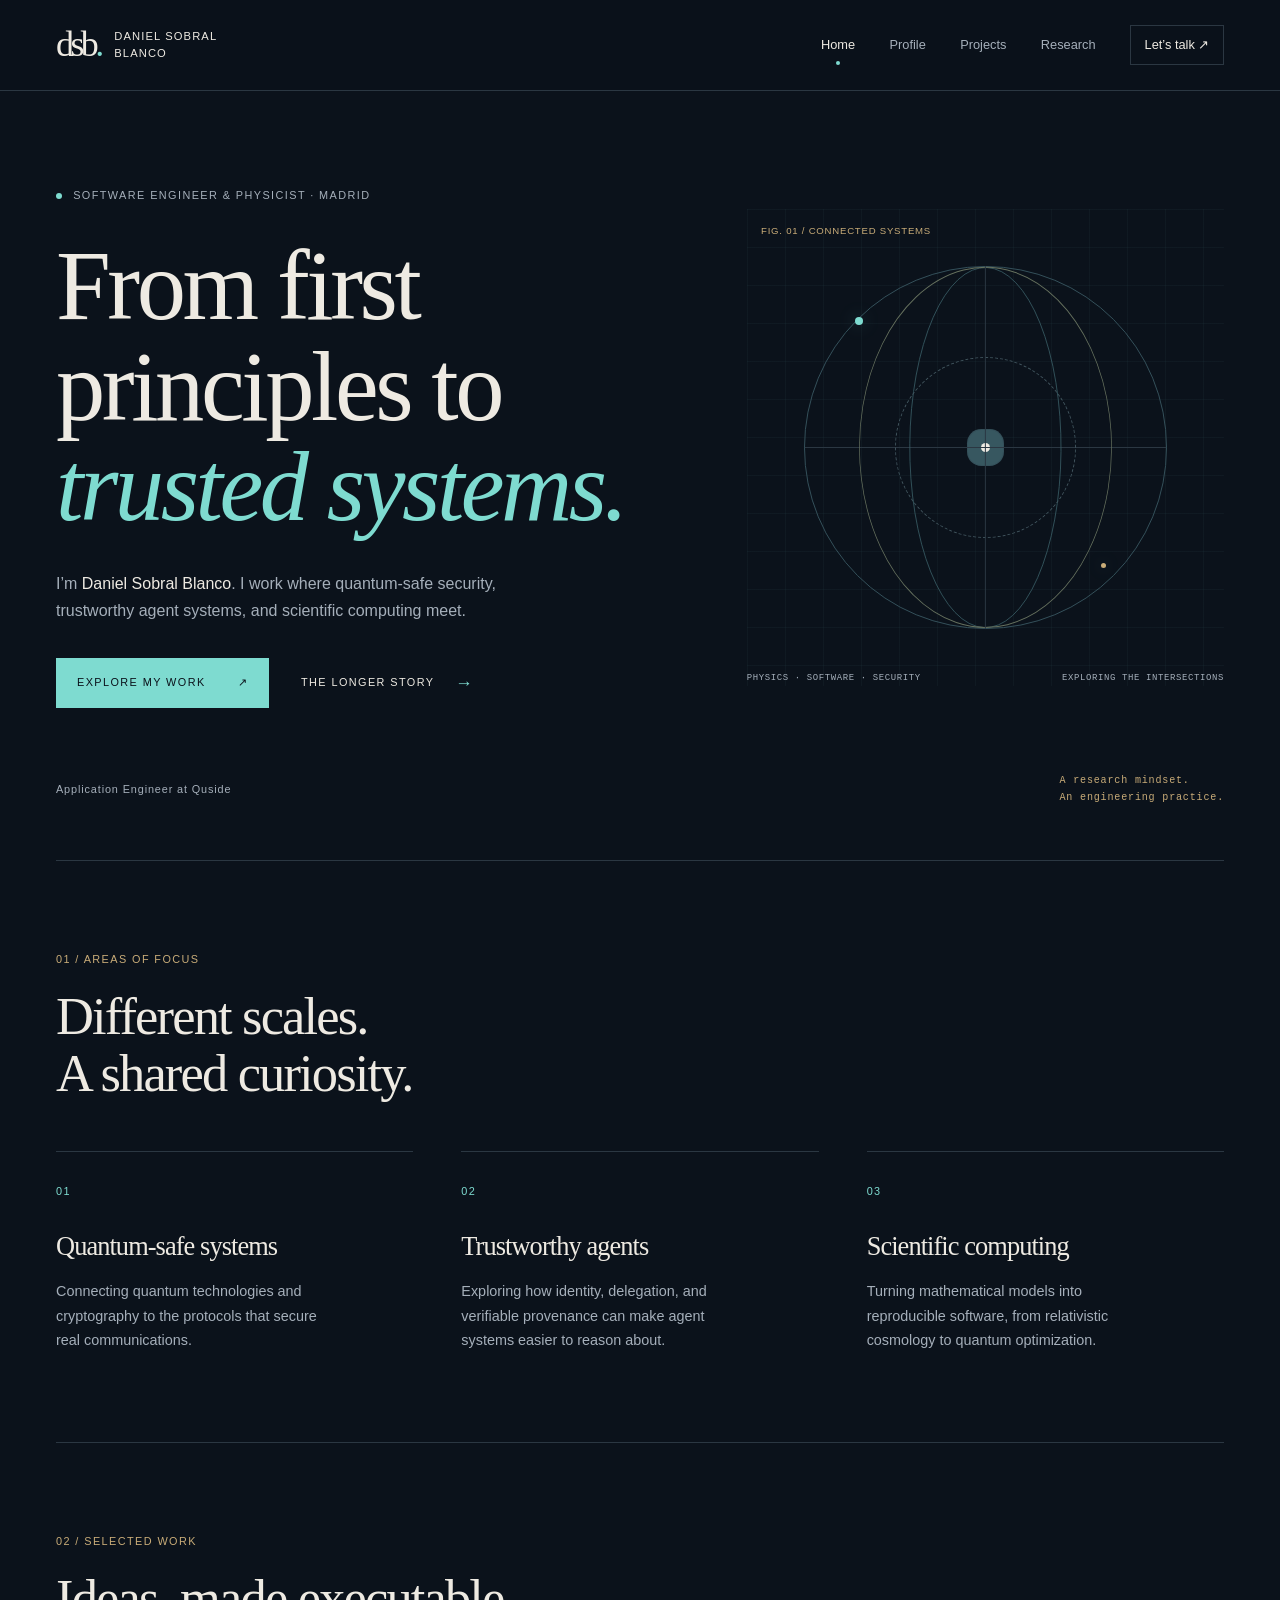
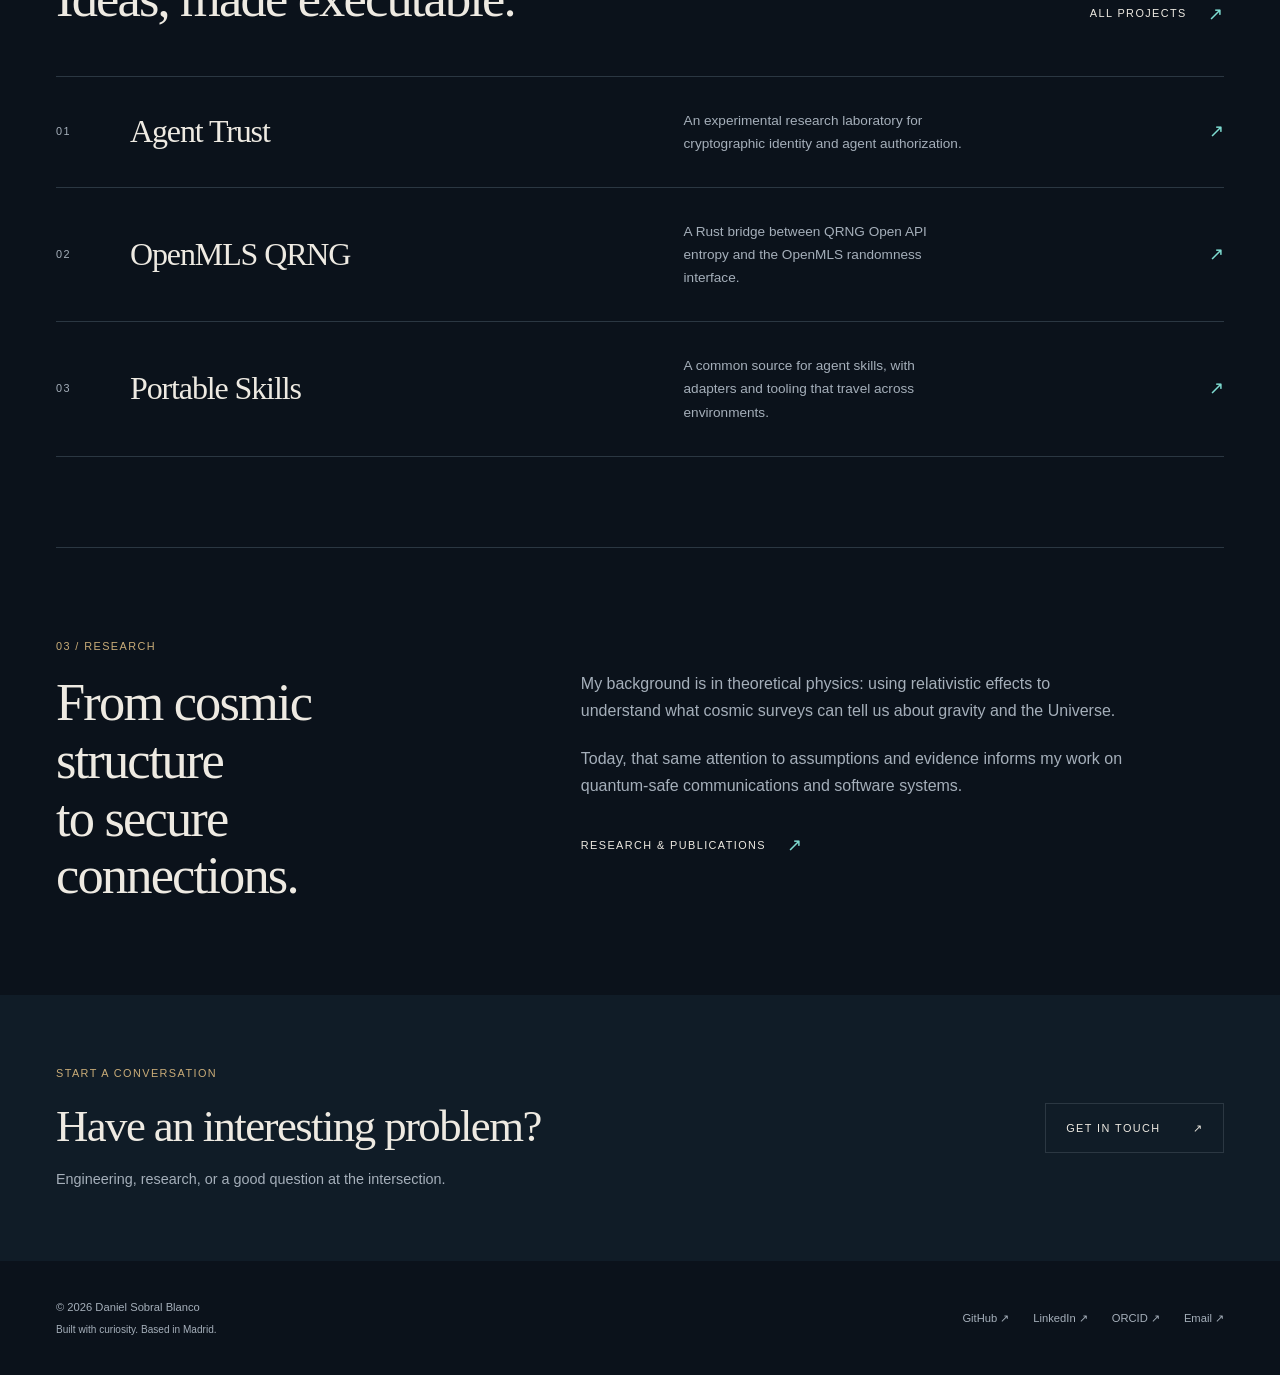
==== index.html @ fd21794f "First version" ====
<!doctype html>
<html lang="en">
<head>
  <meta charset="utf-8">
  <meta name="viewport" content="width=device-width, initial-scale=1">
  <title>Daniel Sobral Blanco — Software Engineer &amp; Physicist</title>
  <meta name="description" content="Daniel Sobral Blanco is a software engineer and physicist working across quantum-safe security, trustworthy agent systems, and scientific computing.">
  <meta name="theme-color" content="#0b121b">
  <link rel="icon" href="assets/icons/favicon.svg" type="image/svg+xml">
  <link rel="stylesheet" href="assets/css/styles.css">
  <script src="assets/js/main.js" defer></script>
</head>
<body>
  <a class="skip-link" href="#main-content">Skip to content</a>
  <header class="site-header">
    <div class="container header-inner">
      <a class="brand" href="index.html" aria-label="Daniel Sobral Blanco — home"><span class="brand-mark" aria-hidden="true">dsb<span>.</span></span><span class="brand-name">Daniel Sobral<br>Blanco</span></a>
      <button class="nav-toggle" type="button" aria-expanded="false" aria-controls="site-navigation">Menu</button>
      <nav class="site-nav" id="site-navigation" aria-label="Primary navigation">
        <a href="index.html" aria-current="page">Home</a><a href="profile.html">Profile</a><a href="projects.html">Projects</a><a href="research.html">Research</a><a class="nav-contact" href="mailto:dasobral93@gmail.com">Let’s talk <span aria-hidden="true">↗</span></a>
      </nav>
    </div>
  </header>
  <main id="main-content">
    <section class="hero container" aria-labelledby="hero-title">
      <div class="hero-grid">
        <div class="hero-copy">
          <p class="eyebrow"><span class="status-dot" aria-hidden="true"></span>Software engineer &amp; physicist · Madrid</p>
          <h1 id="hero-title">From first<br>principles to<br><em>trusted systems.</em></h1>
          <p class="hero-description">I’m <strong>Daniel Sobral Blanco</strong>. I work where quantum-safe security, trustworthy agent systems, and scientific computing meet.</p>
          <div class="actions"><a class="button" href="projects.html">Explore my work <span aria-hidden="true">↗</span></a><a class="text-link" href="profile.html">The longer story <span aria-hidden="true">→</span></a></div>
        </div>
        <div class="orbit-figure" aria-hidden="true">
          <span class="orbit-label">FIG. 01 / CONNECTED SYSTEMS</span>
          <div class="orbit-system"><div class="orbit-inner"></div><i class="orbit-node"></i><i class="orbit-node amber"></i></div>
          <div class="orbit-center"></div>
          <div class="orbit-caption"><span>PHYSICS · SOFTWARE · SECURITY</span><span>EXPLORING THE INTERSECTIONS</span></div>
        </div>
      </div>
      <div class="hero-footnote"><p>Application Engineer at Quside</p><p class="coordinates">A research mindset.<br>An engineering practice.</p></div>
    </section>
    <section class="section container" aria-labelledby="domains-title">
      <div class="section-heading"><div><span class="section-label">01 / Areas of focus</span><h2 id="domains-title">Different scales.<br>A shared curiosity.</h2></div></div>
      <div class="domain-grid">
        <article class="domain" data-reveal><span class="index">01</span><h3>Quantum-safe systems</h3><p>Connecting quantum technologies and cryptography to the protocols that secure real communications.</p></article>
        <article class="domain" data-reveal><span class="index">02</span><h3>Trustworthy agents</h3><p>Exploring how identity, delegation, and verifiable provenance can make agent systems easier to reason about.</p></article>
        <article class="domain" data-reveal><span class="index">03</span><h3>Scientific computing</h3><p>Turning mathematical models into reproducible software, from relativistic cosmology to quantum optimization.</p></article>
      </div>
    </section>
    <section class="section container" aria-labelledby="work-title">
      <div class="section-heading"><div><span class="section-label">02 / Selected work</span><h2 id="work-title">Ideas, made executable.</h2></div><a class="text-link" href="projects.html">All projects <span aria-hidden="true">↗</span></a></div>
      <div class="work-list">
        <a class="work-row" href="projects.html#agent-trust" data-reveal><span class="index">01</span><h3>Agent Trust</h3><p>An experimental research laboratory for cryptographic identity and agent authorization.</p><span class="arrow" aria-hidden="true">↗</span></a>
        <a class="work-row" href="projects.html#openmls-qrng" data-reveal><span class="index">02</span><h3>OpenMLS QRNG</h3><p>A Rust bridge between QRNG Open API entropy and the OpenMLS randomness interface.</p><span class="arrow" aria-hidden="true">↗</span></a>
        <a class="work-row" href="projects.html#portable-skills" data-reveal><span class="index">03</span><h3>Portable Skills</h3><p>A common source for agent skills, with adapters and tooling that travel across environments.</p><span class="arrow" aria-hidden="true">↗</span></a>
      </div>
    </section>
    <section class="section container research-teaser" aria-labelledby="research-title" data-reveal>
      <div><span class="section-label">03 / Research</span><h2 id="research-title">From cosmic structure<br>to secure connections.</h2></div>
      <div class="prose"><p>My background is in theoretical physics: using relativistic effects to understand what cosmic surveys can tell us about gravity and the Universe.</p><p>Today, that same attention to assumptions and evidence informs my work on quantum-safe communications and software systems.</p><a class="text-link" href="research.html">Research &amp; publications <span aria-hidden="true">↗</span></a></div>
    </section>
    <section class="contact-section" aria-labelledby="contact-title"><div class="container contact-inner"><div><span class="section-label">Start a conversation</span><h2 id="contact-title">Have an interesting problem?</h2><p>Engineering, research, or a good question at the intersection.</p></div><a class="button secondary" href="mailto:dasobral93@gmail.com">Get in touch <span aria-hidden="true">↗</span></a></div></section>
  </main>
  <footer class="site-footer"><div class="container footer-inner"><div class="footer-credit">© <time data-year>2026</time> Daniel Sobral Blanco<span>Built with curiosity. Based in Madrid.</span></div><div class="footer-links"><a href="https://github.com/dasobral">GitHub ↗</a><a href="https://www.linkedin.com/in/dasobral">LinkedIn ↗</a><a href="https://orcid.org/0000-0001-9559-3651">ORCID ↗</a><a href="mailto:dasobral93@gmail.com">Email ↗</a></div></div></footer>
</body>
</html>
---- assets/css/styles.css ----
/* Daniel Sobral Blanco — ink, paper, signal. No external assets or fonts. */
:root {
  color-scheme: dark;
  --ink: #0b121b;
  --surface: #101c27;
  --paper: #eeeae2;
  --muted: #a5afba;
  --signal: #7edbd0;
  --amber: #c9ac78;
  --line: #2b3742;
  --serif: Georgia, 'Times New Roman', serif;
  --sans: -apple-system, BlinkMacSystemFont, 'Segoe UI', sans-serif;
}
* { box-sizing: border-box; }
html { scroll-behavior: smooth; scroll-padding-top: 7rem; }
body { margin: 0; background: var(--ink); color: var(--paper); font-family: var(--sans); font-size: 16px; line-height: 1.7; -webkit-font-smoothing: antialiased; }
::selection { color: var(--ink); background: var(--signal); }
a { color: inherit; text-decoration-thickness: 1px; text-underline-offset: .25em; }
a:hover { color: var(--signal); }
a, button { -webkit-tap-highlight-color: transparent; }
:focus-visible { outline: 2px solid var(--signal); outline-offset: 6px; }
button { font: inherit; }
svg { display: block; }
p { margin: 0 0 1.3rem; }
h1, h2, h3 { margin: 0; font-family: var(--serif); font-weight: 400; line-height: 1.1; letter-spacing: -.035em; text-wrap: balance; }
h1 { font-size: clamp(3.5rem, 7.7vw, 7rem); }
h2 { font-size: clamp(2.3rem, 4.1vw, 3.8rem); }
h3 { font-size: 1.8rem; }
em { color: var(--signal); font-weight: 400; }
.container { width: min(1200px, calc(100% - 112px)); margin-inline: auto; }
.skip-link { position: fixed; top: -5rem; left: 1rem; z-index: 100; padding: .7rem 1rem; color: var(--ink); background: var(--signal); }
.skip-link:focus { top: 1rem; }
.site-header { position: sticky; z-index: 20; top: 0; background: rgb(11 18 27 / 97%); border-bottom: 1px solid var(--line); }
.header-inner { min-height: 90px; display: flex; align-items: center; justify-content: space-between; gap: 2rem; }
.brand { display: flex; align-items: center; gap: .85rem; text-decoration: none; }
.brand-mark { font-family: var(--serif); font-size: 2.25rem; letter-spacing: -.1em; }
.brand-mark span { color: var(--signal); }
.brand-name { font-size: .7rem; line-height: 1.5; letter-spacing: .1em; text-transform: uppercase; }
.site-nav { display: flex; align-items: center; gap: 2.15rem; }
.site-nav a { position: relative; font-size: .8rem; text-decoration: none; color: var(--muted); padding-block: 1rem; }
.site-nav a:hover, .site-nav a[aria-current='page'] { color: var(--paper); }
.site-nav a[aria-current='page']::after { content: ''; position: absolute; width: 4px; height: 4px; background: var(--signal); border-radius: 50%; left: calc(50% - 2px); bottom: .45rem; }
.site-nav .nav-contact { padding: .5rem .85rem; border: 1px solid var(--line); color: var(--paper); }
.nav-toggle { display: none; background: transparent; color: var(--paper); border: 1px solid var(--line); padding: .4rem .75rem; cursor: pointer; }
.eyebrow, .section-label, .meta, .index, .text-link, .button, .track-label { font-family: var(--sans); font-size: .68rem; line-height: 1.6; letter-spacing: .13em; text-transform: uppercase; }
.eyebrow { color: var(--muted); margin-bottom: 2rem; display: flex; align-items: center; gap: .7rem; }
.status-dot { width: 6px; height: 6px; border-radius: 50%; background: var(--signal); flex: 0 0 auto; }
.hero { min-height: 730px; padding-top: 96px; padding-bottom: 54px; position: relative; }
.hero-grid { display: grid; grid-template-columns: 1.38fr 1fr; align-items: center; gap: 2rem; }
.hero-copy { position: relative; z-index: 2; }
.hero h1 { max-width: 780px; font-size: clamp(3.7rem, 7.7vw, 7.2rem); line-height: 1.02; }
.hero h1 em { display: block; }
.hero-description { max-width: 450px; color: var(--muted); font-size: 1rem; margin-top: 2rem; }
.hero-description strong { font-weight: 400; color: var(--paper); }
.actions { display: flex; align-items: center; gap: 2rem; flex-wrap: wrap; margin-top: 2.1rem; }
.button { display: inline-flex; align-items: center; justify-content: space-between; gap: 2rem; padding: .95rem 1.25rem; background: var(--signal); color: var(--ink); text-decoration: none; border: 1px solid var(--signal); }
.button:hover { color: var(--ink); background: #a0ebe2; }
.button.secondary { color: var(--paper); background: transparent; border-color: var(--line); }
.button.secondary:hover { border-color: var(--signal); color: var(--signal); }
.text-link { display: inline-flex; align-items: center; gap: 1.3rem; text-decoration: none; }
.text-link span, .arrow { color: var(--signal); font-size: 1.1rem; }
.hero-footnote { margin-top: 4rem; display: flex; justify-content: space-between; align-items: center; color: var(--muted); }
.hero-footnote p { margin: 0; font-size: .68rem; letter-spacing: .08em; }
.hero-footnote .coordinates { color: var(--amber); font-family: ui-monospace, monospace; font-size: .63rem; }
.orbit-figure { width: 100%; aspect-ratio: 1; position: relative; display: grid; place-items: center; margin: 0; background-image: linear-gradient(rgb(126 219 208 / 4%) 1px, transparent 1px), linear-gradient(90deg, rgb(126 219 208 / 4%) 1px, transparent 1px); background-size: 38px 38px; }
.orbit-figure::before, .orbit-figure::after { content: ''; position: absolute; width: 76%; height: 1px; background: var(--line); }
.orbit-figure::after { transform: rotate(90deg); }
.orbit-system { position: absolute; inset: 12%; border: 1px solid #34505a; border-radius: 50%; animation: orbit 90s linear infinite; }
.orbit-system::before, .orbit-system::after { content: ''; position: absolute; border: 1px solid #385c65; border-radius: 50%; inset: 0; transform: scaleX(.42) rotate(35deg); }
.orbit-system::after { transform: scaleX(.7) rotate(-55deg); border-color: #66715e; }
.orbit-inner { position: absolute; inset: 25%; border: 1px dashed #40545d; border-radius: 50%; }
.orbit-node { position: absolute; width: 8px; height: 8px; background: var(--signal); border-radius: 50%; top: 14%; left: 14%; box-shadow: 0 0 18px rgb(126 219 208 / 30%); }
.orbit-node.amber { background: var(--amber); top: 82%; left: 82%; width: 5px; height: 5px; }
.orbit-center { width: 9px; height: 9px; background: var(--paper); border-radius: 50%; box-shadow: 0 0 0 13px rgb(126 219 208 / 5%), 0 0 0 14px #34505a; }
.orbit-caption { position: absolute; bottom: 0; left: 0; right: 0; display: flex; justify-content: space-between; gap: 1rem; font-family: ui-monospace, monospace; font-size: .56rem; line-height: 1.7; color: var(--muted); letter-spacing: .07em; }
.orbit-label { position: absolute; top: 3%; left: 3%; color: var(--amber); font-size: .6rem; letter-spacing: .08em; }
@keyframes orbit { to { transform: rotate(360deg); } }
.section { padding-block: 90px; border-top: 1px solid var(--line); }
.section-heading { display: flex; align-items: end; justify-content: space-between; gap: 3rem; margin-bottom: 3rem; }
.section-label { display: block; color: var(--amber); margin-bottom: 1.2rem; }
.domain-grid { display: grid; grid-template-columns: repeat(3, 1fr); gap: 3rem; }
.domain { border-top: 1px solid var(--line); padding-top: 1.5rem; }
.index { display: inline-block; color: var(--signal); margin-bottom: 2rem; }
.domain h3 { font-size: 1.65rem; margin-bottom: 1.1rem; }
.domain p { font-size: .9rem; color: var(--muted); max-width: 33ch; margin-bottom: 0; }
.work-list { border-top: 1px solid var(--line); }
.work-row { display: grid; grid-template-columns: 50px 1.1fr 1fr 35px; align-items: center; gap: 1.5rem; padding: 2rem 0; border-bottom: 1px solid var(--line); text-decoration: none; }
.work-row .index { margin: 0; color: var(--muted); }
.work-row h3 { font-size: 2rem; }
.work-row p { margin: 0; max-width: 37ch; font-size: .85rem; color: var(--muted); }
.work-row .arrow { justify-self: end; transition: transform .2s; }
.work-row:hover .arrow { transform: translate(4px, -4px); }
.research-teaser { display: grid; grid-template-columns: .8fr 1.2fr; gap: 6rem; align-items: start; }
.research-teaser h2 { max-width: 15ch; }
.research-teaser .prose { padding-top: 2rem; }
.prose { color: var(--muted); max-width: 62ch; }
.prose p:last-child { margin-bottom: 0; }
.prose strong { color: var(--paper); font-weight: 400; }
.prose .text-link { color: var(--paper); margin-top: .7rem; }
.contact-section { background: var(--surface); padding-block: 70px; }
.contact-inner { display: flex; justify-content: space-between; align-items: center; gap: 3rem; }
.contact-inner h2 { font-size: clamp(2rem, 3.5vw, 3.25rem); }
.contact-inner p { color: var(--muted); margin: 1rem 0 0; font-size: .9rem; }
.site-footer { padding-block: 2.3rem; }
.footer-inner { display: flex; justify-content: space-between; gap: 2rem; align-items: center; }
.footer-credit { color: var(--muted); font-size: .7rem; }
.footer-credit span { display: block; font-size: .63rem; margin-top: .25rem; }
.footer-links { display: flex; gap: 1.5rem; flex-wrap: wrap; }
.footer-links a { color: var(--muted); font-size: .7rem; text-decoration: none; }
.footer-links a:hover { color: var(--signal); }
.page-intro { padding-block: 85px 70px; }
.page-intro h1 { max-width: 15ch; }
.intro-bottom { display: grid; grid-template-columns: 1fr 1fr; gap: 5rem; margin-top: 2.5rem; align-items: start; }
.intro-bottom .prose { font-size: 1rem; }
.intro-note { color: var(--muted); font-size: .75rem; max-width: 30ch; border-left: 1px solid var(--signal); padding-left: 1.2rem; margin-top: .4rem; }
.split-section { display: grid; grid-template-columns: .65fr 1.35fr; gap: 6rem; }
.split-section > div > h2 { font-size: 2.7rem; }
.split-section > .prose { font-size: 1.05rem; }
.principles { list-style: none; padding: 0; margin: 0; }
.principles li { padding-block: 1.6rem; border-bottom: 1px solid var(--line); }
.principles li:first-child { padding-top: 0; }
.principles h3 { margin-bottom: .7rem; font-size: 1.8rem; }
.principles p { color: var(--muted); font-size: .9rem; margin: 0; }
.timeline { list-style: none; margin: 0; padding: 0; }
.timeline li { position: relative; padding: 0 0 2.5rem 2rem; border-left: 1px solid var(--line); }
.timeline li:last-child { padding-bottom: 0; }
.timeline li::before { content: ''; position: absolute; width: 5px; height: 5px; left: -3px; top: .5rem; background: var(--signal); border-radius: 50%; }
.timeline .meta { color: var(--amber); margin-bottom: .5rem; }
.timeline h3 { font-size: 1.7rem; margin-bottom: .45rem; }
.timeline p { color: var(--muted); font-size: .88rem; margin: 0; }
.capability-list { margin: 0; }
.capability-list > div { display: grid; grid-template-columns: 1fr 1.4fr; gap: 2rem; padding-block: 1.2rem; border-bottom: 1px solid var(--line); }
.capability-list > div:first-child { padding-top: 0; }
.capability-list dt { font-size: .88rem; }
.capability-list dd { margin: 0; color: var(--muted); font-size: .85rem; }
.project { padding-block: 3rem; border-top: 1px solid var(--line); display: grid; grid-template-columns: 55px .9fr 1fr; gap: 2.5rem; scroll-margin-top: 8rem; }
.project:last-child { border-bottom: 1px solid var(--line); margin-bottom: 5rem; }
.project .index { margin-top: .3rem; }
.project-title h2 { font-size: clamp(2rem, 3.3vw, 3rem); margin-bottom: 1rem; }
.project-title .meta { color: var(--amber); font-size: .6rem; }
.project-detail p { color: var(--muted); font-size: .9rem; }
.project-detail .boundary { padding-left: 1rem; border-left: 1px solid #536054; font-size: .8rem; color: #c2c9cc; }
.project-detail .actions { margin-top: 1.5rem; gap: 1.5rem; }
.project-featured { background: linear-gradient(120deg, rgb(126 219 208 / 4%), transparent 65%); padding-inline: 2rem; margin-inline: -2rem; }
.research-track { display: grid; grid-template-columns: .65fr 1.35fr; gap: 6rem; }
.research-track h2 { font-size: 2.5rem; margin-bottom: 1.4rem; }
.track-description { color: var(--muted); font-size: .88rem; max-width: 32ch; }
.publication-list { padding: 0; margin: 0; list-style: none; }
.publication-list li { border-top: 1px solid var(--line); padding-block: 1.6rem; }
.publication-list li:first-child { padding-top: 0; border-top: 0; }
.publication-list .meta { color: var(--amber); font-size: .6rem; margin-bottom: .6rem; }
.publication-list h3 { font-size: 1.45rem; line-height: 1.35; letter-spacing: -.02em; }
.publication-list h3 a { text-decoration: none; }
.publication-list .text-link { margin-top: .75rem; font-size: .58rem; color: var(--muted); }
.thesis-note { padding: 2.5rem; background: var(--surface); margin-bottom: 5rem; display: grid; grid-template-columns: .65fr 1.35fr; gap: 4rem; }
.thesis-note h2 { font-size: 2rem; }
.thesis-note p { color: var(--muted); font-size: .9rem; }
.thesis-note h3 { font-size: 1.7rem; margin-bottom: 1rem; }
.error-page { min-height: 65vh; padding-block: 6rem; }
.error-page h1 { max-width: 12ch; }
.error-page .prose { margin-top: 2rem; }
.js .reveal-ready { opacity: 0; transform: translateY(16px); transition: opacity .7s ease, transform .7s ease; }
.js .reveal-ready.is-visible { opacity: 1; transform: none; }
@media (min-width: 1500px) { .hero { padding-top: 120px; padding-bottom: 70px; } }
@media (max-width: 1000px) {
  .container { width: calc(100% - 64px); }
  .site-nav { gap: 1.5rem; }
  .hero { min-height: auto; padding-top: 75px; }
  .hero-grid { grid-template-columns: 1.2fr 1fr; gap: 1rem; }
  .hero h1 { font-size: clamp(3.5rem, 7.8vw, 5.5rem); }
  .domain-grid { gap: 1.8rem; }
  .research-teaser, .split-section, .research-track { gap: 3rem; }
  .project { gap: 1.5rem; grid-template-columns: 30px .9fr 1fr; }
  .intro-bottom { gap: 3rem; }
}
@media (max-width: 700px) {
  .container { width: calc(100% - 40px); }
  .header-inner { min-height: 76px; flex-wrap: wrap; gap: 0 1rem; }
  .brand-name { font-size: .61rem; }
  .brand-mark { font-size: 2rem; }
  .site-nav { width: 100%; flex-wrap: wrap; justify-content: space-between; gap: .3rem .8rem; padding-bottom: .8rem; }
  .site-nav a { font-size: .73rem; }
  .site-nav .nav-contact { padding: .3rem .6rem; }
  .js .nav-toggle { display: block; }
  .js .site-nav { display: none; }
  .js .site-nav.is-open { display: flex; }
  .hero { padding-top: 3.5rem; padding-bottom: 2rem; }
  .hero-grid { grid-template-columns: 1fr; gap: 2rem; }
  .hero h1 { font-size: clamp(3.4rem, 12vw, 5rem); }
  .hero .eyebrow { font-size: .59rem; margin-bottom: 1.5rem; }
  .hero-description { font-size: .94rem; max-width: 37ch; }
  .orbit-figure { width: min(330px, 83%); justify-self: center; }
  .hero-footnote { margin-top: 2.5rem; align-items: start; gap: 2rem; }
  .hero-footnote p { font-size: .57rem; max-width: 24ch; }
  .hero-footnote .coordinates { font-size: .54rem; text-align: right; }
  .section { padding-block: 3.5rem; }
  .section-heading { align-items: start; flex-direction: column; gap: 1.5rem; margin-bottom: 2rem; }
  .domain-grid { grid-template-columns: 1fr; gap: 2rem; }
  .domain { display: grid; grid-template-columns: 35px 1fr; column-gap: 1rem; }
  .domain .index { grid-row: span 2; margin: .3rem 0 0; }
  .domain p { max-width: 42ch; }
  .domain h3 { margin-bottom: .6rem; }
  .work-row { grid-template-columns: 25px 1fr 20px; gap: .8rem; padding-block: 1.5rem; }
  .work-row h3 { font-size: 1.7rem; }
  .work-row p { grid-column: 2; grid-row: 2; font-size: .8rem; }
  .work-row .arrow { grid-column: 3; grid-row: 1; }
  .research-teaser, .split-section, .research-track, .thesis-note { grid-template-columns: 1fr; gap: 2rem; }
  .research-teaser .prose { padding-top: 0; }
  .contact-section { padding-block: 3rem; }
  .contact-inner, .footer-inner { flex-direction: column; align-items: start; gap: 1.8rem; }
  .footer-links { gap: 1.3rem; }
  .page-intro { padding-block: 3.5rem; }
  .page-intro h1 { font-size: clamp(3.2rem, 11vw, 4.5rem); }
  .intro-bottom { grid-template-columns: 1fr; gap: 1rem; margin-top: 2rem; }
  .intro-note { max-width: 40ch; }
  .project { grid-template-columns: 25px 1fr; gap: 1rem; padding-block: 2rem; }
  .project-title h2 { margin-bottom: .8rem; }
  .project-detail { grid-column: 2; }
  .project-featured { padding-inline: 1rem; margin-inline: -1rem; }
  .project:last-child { margin-bottom: 3rem; }
  .capability-list > div { grid-template-columns: 1fr; gap: .5rem; }
  .track-description { max-width: 45ch; }
  .thesis-note { padding: 1.5rem; margin-bottom: 3rem; }
  .error-page { padding-block: 4rem; }
}
@media (prefers-reduced-motion: reduce) {
  html { scroll-behavior: auto; }
  *, *::before, *::after { animation: none !important; transition: none !important; }
  .js .reveal-ready { opacity: 1; transform: none; }
}
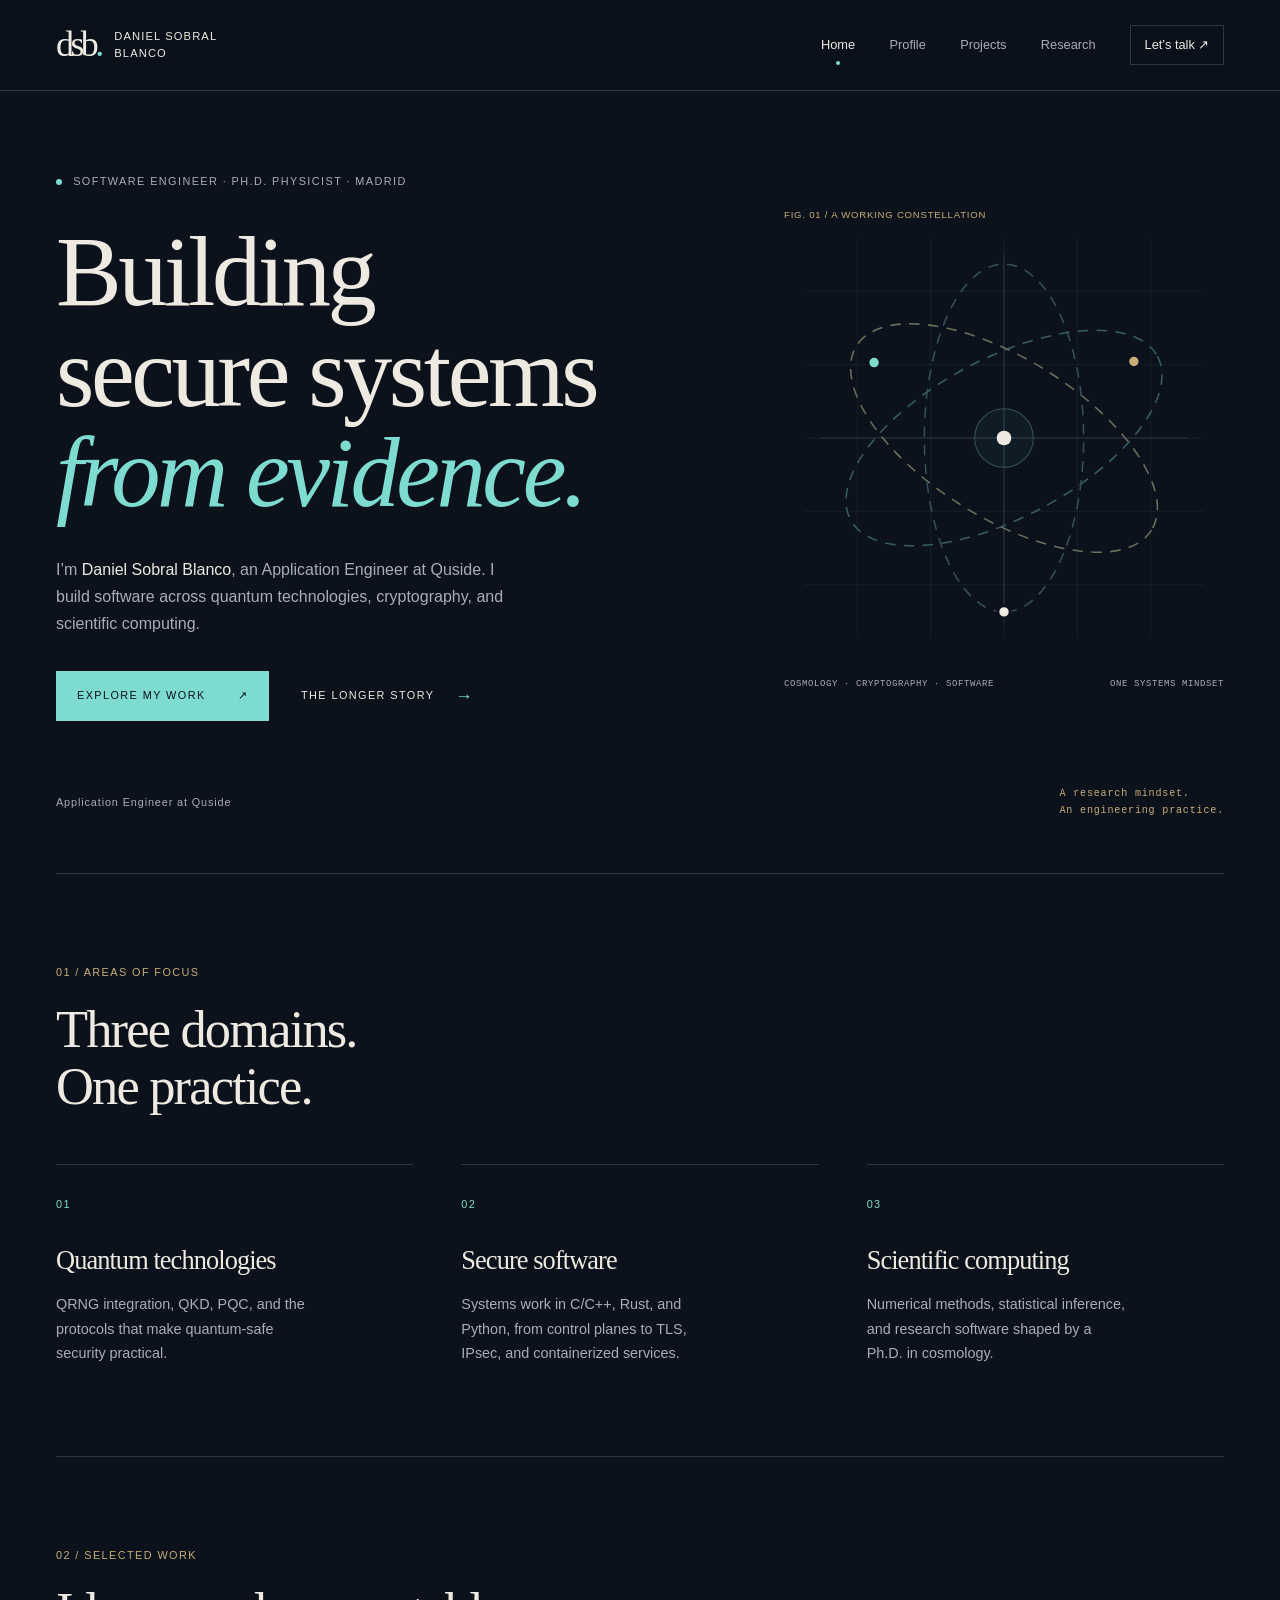
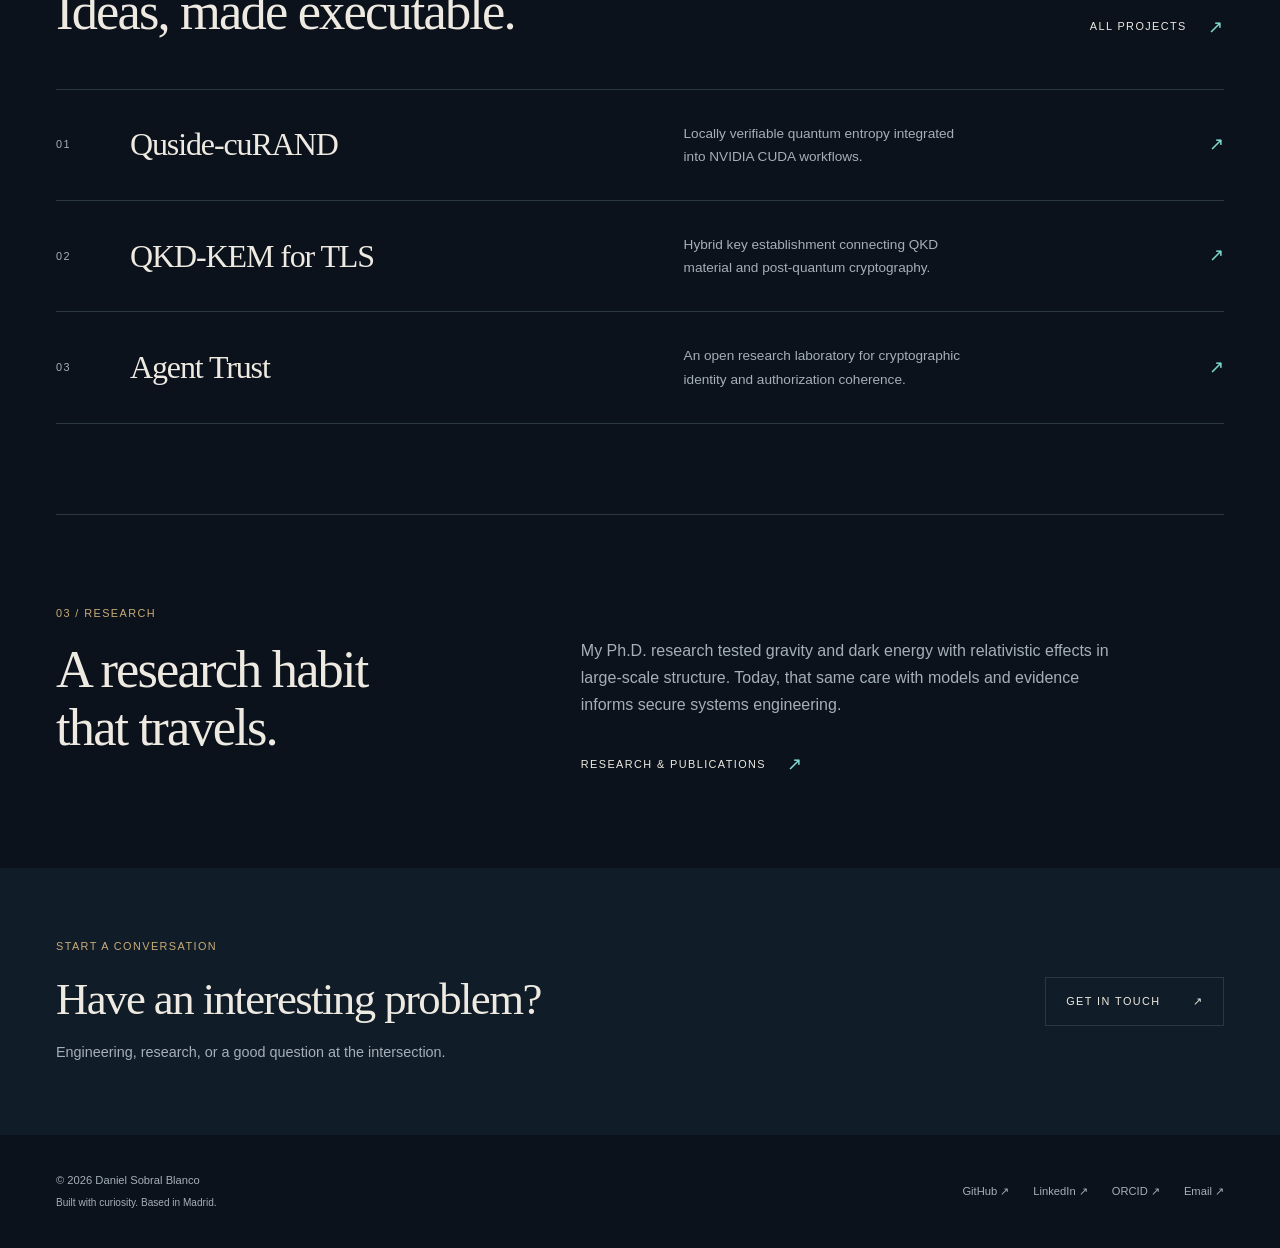
==== commit 5f8ea17a: "Polish portfolio content and orbital identity" ====
--- a/index.html
+++ b/index.html
@@ -4,7 +4,7 @@
   <meta charset="utf-8">
   <meta name="viewport" content="width=device-width, initial-scale=1">
   <title>Daniel Sobral Blanco — Software Engineer &amp; Physicist</title>
-  <meta name="description" content="Daniel Sobral Blanco is a software engineer and physicist working across quantum-safe security, trustworthy agent systems, and scientific computing.">
+  <meta name="description" content="Daniel Sobral Blanco is a software engineer and Ph.D. physicist building secure systems across quantum technologies, cryptography, and scientific computing.">
   <meta name="theme-color" content="#0b121b">
   <link rel="icon" href="assets/icons/favicon.svg" type="image/svg+xml">
   <link rel="stylesheet" href="assets/css/styles.css">
@@ -25,39 +25,45 @@
     <section class="hero container" aria-labelledby="hero-title">
       <div class="hero-grid">
         <div class="hero-copy">
-          <p class="eyebrow"><span class="status-dot" aria-hidden="true"></span>Software engineer &amp; physicist · Madrid</p>
-          <h1 id="hero-title">From first<br>principles to<br><em>trusted systems.</em></h1>
-          <p class="hero-description">I’m <strong>Daniel Sobral Blanco</strong>. I work where quantum-safe security, trustworthy agent systems, and scientific computing meet.</p>
+          <p class="eyebrow"><span class="status-dot" aria-hidden="true"></span>Software engineer · Ph.D. physicist · Madrid</p>
+          <h1 id="hero-title">Building<br>secure systems<br><em>from evidence.</em></h1>
+          <p class="hero-description">I’m <strong>Daniel Sobral Blanco</strong>, an Application Engineer at Quside. I build software across quantum technologies, cryptography, and scientific computing.</p>
           <div class="actions"><a class="button" href="projects.html">Explore my work <span aria-hidden="true">↗</span></a><a class="text-link" href="profile.html">The longer story <span aria-hidden="true">→</span></a></div>
         </div>
-        <div class="orbit-figure" aria-hidden="true">
-          <span class="orbit-label">FIG. 01 / CONNECTED SYSTEMS</span>
-          <div class="orbit-system"><div class="orbit-inner"></div><i class="orbit-node"></i><i class="orbit-node amber"></i></div>
-          <div class="orbit-center"></div>
-          <div class="orbit-caption"><span>PHYSICS · SOFTWARE · SECURITY</span><span>EXPLORING THE INTERSECTIONS</span></div>
+        <div class="orbit-figure">
+          <svg class="orbital-logo" data-orbital-logo="true" viewBox="0 0 420 420" role="img" aria-label="Three domains converging into secure systems">
+            <desc>Orbital paths represent cosmology, cryptography, and software. Their signal nodes converge around a shared systems core.</desc>
+            <g class="orbital-grid" aria-hidden="true"><path d="M20 70H400M20 140H400M20 210H400M20 280H400M20 350H400M70 20V400M140 20V400M210 20V400M280 20V400M350 20V400"/></g>
+            <g class="orbital-crosshair" aria-hidden="true"><path d="M210 35V385M35 210H385"/></g>
+            <g class="orbital-paths" aria-hidden="true"><ellipse class="orbital-path path-cosmology" cx="210" cy="210" rx="166" ry="76" transform="rotate(-28 210 210)"/><ellipse class="orbital-path path-crypto" cx="210" cy="210" rx="166" ry="76" transform="rotate(32 210 210)"/><ellipse class="orbital-path path-software" cx="210" cy="210" rx="166" ry="76" transform="rotate(90 210 210)"/></g>
+            <circle class="orbital-core-ring" cx="210" cy="210" r="28" aria-hidden="true"/><circle class="orbital-core" cx="210" cy="210" r="7" aria-hidden="true"/>
+            <g class="orbital-nodes" aria-hidden="true"><circle class="orbital-node node-cosmology" cx="86" cy="138" r="6"/><circle class="orbital-node node-crypto" cx="334" cy="137" r="6"/><circle class="orbital-node node-software" cx="210" cy="376" r="6"/></g>
+          </svg>
+          <div class="orbit-label">FIG. 01 / A WORKING CONSTELLATION</div>
+          <div class="orbit-caption"><span>COSMOLOGY · CRYPTOGRAPHY · SOFTWARE</span><span>ONE SYSTEMS MINDSET</span></div>
         </div>
       </div>
       <div class="hero-footnote"><p>Application Engineer at Quside</p><p class="coordinates">A research mindset.<br>An engineering practice.</p></div>
     </section>
     <section class="section container" aria-labelledby="domains-title">
-      <div class="section-heading"><div><span class="section-label">01 / Areas of focus</span><h2 id="domains-title">Different scales.<br>A shared curiosity.</h2></div></div>
+      <div class="section-heading"><div><span class="section-label">01 / Areas of focus</span><h2 id="domains-title">Three domains.<br>One practice.</h2></div></div>
       <div class="domain-grid">
-        <article class="domain" data-reveal><span class="index">01</span><h3>Quantum-safe systems</h3><p>Connecting quantum technologies and cryptography to the protocols that secure real communications.</p></article>
-        <article class="domain" data-reveal><span class="index">02</span><h3>Trustworthy agents</h3><p>Exploring how identity, delegation, and verifiable provenance can make agent systems easier to reason about.</p></article>
-        <article class="domain" data-reveal><span class="index">03</span><h3>Scientific computing</h3><p>Turning mathematical models into reproducible software, from relativistic cosmology to quantum optimization.</p></article>
+        <article class="domain" data-reveal><span class="index">01</span><h3>Quantum technologies</h3><p>QRNG integration, QKD, PQC, and the protocols that make quantum-safe security practical.</p></article>
+        <article class="domain" data-reveal><span class="index">02</span><h3>Secure software</h3><p>Systems work in C/C++, Rust, and Python, from control planes to TLS, IPsec, and containerized services.</p></article>
+        <article class="domain" data-reveal><span class="index">03</span><h3>Scientific computing</h3><p>Numerical methods, statistical inference, and research software shaped by a Ph.D. in cosmology.</p></article>
       </div>
     </section>
     <section class="section container" aria-labelledby="work-title">
       <div class="section-heading"><div><span class="section-label">02 / Selected work</span><h2 id="work-title">Ideas, made executable.</h2></div><a class="text-link" href="projects.html">All projects <span aria-hidden="true">↗</span></a></div>
       <div class="work-list">
-        <a class="work-row" href="projects.html#agent-trust" data-reveal><span class="index">01</span><h3>Agent Trust</h3><p>An experimental research laboratory for cryptographic identity and agent authorization.</p><span class="arrow" aria-hidden="true">↗</span></a>
-        <a class="work-row" href="projects.html#openmls-qrng" data-reveal><span class="index">02</span><h3>OpenMLS QRNG</h3><p>A Rust bridge between QRNG Open API entropy and the OpenMLS randomness interface.</p><span class="arrow" aria-hidden="true">↗</span></a>
-        <a class="work-row" href="projects.html#portable-skills" data-reveal><span class="index">03</span><h3>Portable Skills</h3><p>A common source for agent skills, with adapters and tooling that travel across environments.</p><span class="arrow" aria-hidden="true">↗</span></a>
+        <a class="work-row" href="projects.html#qside-cuda" data-reveal><span class="index">01</span><h3>Quside-cuRAND</h3><p>Locally verifiable quantum entropy integrated into NVIDIA CUDA workflows.</p><span class="arrow" aria-hidden="true">↗</span></a>
+        <a class="work-row" href="projects.html#qkd-kem" data-reveal><span class="index">02</span><h3>QKD-KEM for TLS</h3><p>Hybrid key establishment connecting QKD material and post-quantum cryptography.</p><span class="arrow" aria-hidden="true">↗</span></a>
+        <a class="work-row" href="projects.html#agent-trust" data-reveal><span class="index">03</span><h3>Agent Trust</h3><p>An open research laboratory for cryptographic identity and authorization coherence.</p><span class="arrow" aria-hidden="true">↗</span></a>
       </div>
     </section>
     <section class="section container research-teaser" aria-labelledby="research-title" data-reveal>
-      <div><span class="section-label">03 / Research</span><h2 id="research-title">From cosmic structure<br>to secure connections.</h2></div>
-      <div class="prose"><p>My background is in theoretical physics: using relativistic effects to understand what cosmic surveys can tell us about gravity and the Universe.</p><p>Today, that same attention to assumptions and evidence informs my work on quantum-safe communications and software systems.</p><a class="text-link" href="research.html">Research &amp; publications <span aria-hidden="true">↗</span></a></div>
+      <div><span class="section-label">03 / Research</span><h2 id="research-title">A research habit<br>that travels.</h2></div>
+      <div class="prose"><p>My Ph.D. research tested gravity and dark energy with relativistic effects in large-scale structure. Today, that same care with models and evidence informs secure systems engineering.</p><a class="text-link" href="research.html">Research &amp; publications <span aria-hidden="true">↗</span></a></div>
     </section>
     <section class="contact-section" aria-labelledby="contact-title"><div class="container contact-inner"><div><span class="section-label">Start a conversation</span><h2 id="contact-title">Have an interesting problem?</h2><p>Engineering, research, or a good question at the intersection.</p></div><a class="button secondary" href="mailto:dasobral93@gmail.com">Get in touch <span aria-hidden="true">↗</span></a></div></section>
   </main>
--- a/assets/css/styles.css
+++ b/assets/css/styles.css
@@ -45,7 +45,7 @@
 .eyebrow, .section-label, .meta, .index, .text-link, .button, .track-label { font-family: var(--sans); font-size: .68rem; line-height: 1.6; letter-spacing: .13em; text-transform: uppercase; }
 .eyebrow { color: var(--muted); margin-bottom: 2rem; display: flex; align-items: center; gap: .7rem; }
 .status-dot { width: 6px; height: 6px; border-radius: 50%; background: var(--signal); flex: 0 0 auto; }
-.hero { min-height: 730px; padding-top: 96px; padding-bottom: 54px; position: relative; }
+.hero { min-height: 670px; padding-top: 82px; padding-bottom: 54px; position: relative; }
 .hero-grid { display: grid; grid-template-columns: 1.38fr 1fr; align-items: center; gap: 2rem; }
 .hero-copy { position: relative; z-index: 2; }
 .hero h1 { max-width: 780px; font-size: clamp(3.7rem, 7.7vw, 7.2rem); line-height: 1.02; }
@@ -62,19 +62,24 @@
 .hero-footnote { margin-top: 4rem; display: flex; justify-content: space-between; align-items: center; color: var(--muted); }
 .hero-footnote p { margin: 0; font-size: .68rem; letter-spacing: .08em; }
 .hero-footnote .coordinates { color: var(--amber); font-family: ui-monospace, monospace; font-size: .63rem; }
-.orbit-figure { width: 100%; aspect-ratio: 1; position: relative; display: grid; place-items: center; margin: 0; background-image: linear-gradient(rgb(126 219 208 / 4%) 1px, transparent 1px), linear-gradient(90deg, rgb(126 219 208 / 4%) 1px, transparent 1px); background-size: 38px 38px; }
-.orbit-figure::before, .orbit-figure::after { content: ''; position: absolute; width: 76%; height: 1px; background: var(--line); }
-.orbit-figure::after { transform: rotate(90deg); }
-.orbit-system { position: absolute; inset: 12%; border: 1px solid #34505a; border-radius: 50%; animation: orbit 90s linear infinite; }
-.orbit-system::before, .orbit-system::after { content: ''; position: absolute; border: 1px solid #385c65; border-radius: 50%; inset: 0; transform: scaleX(.42) rotate(35deg); }
-.orbit-system::after { transform: scaleX(.7) rotate(-55deg); border-color: #66715e; }
-.orbit-inner { position: absolute; inset: 25%; border: 1px dashed #40545d; border-radius: 50%; }
-.orbit-node { position: absolute; width: 8px; height: 8px; background: var(--signal); border-radius: 50%; top: 14%; left: 14%; box-shadow: 0 0 18px rgb(126 219 208 / 30%); }
-.orbit-node.amber { background: var(--amber); top: 82%; left: 82%; width: 5px; height: 5px; }
-.orbit-center { width: 9px; height: 9px; background: var(--paper); border-radius: 50%; box-shadow: 0 0 0 13px rgb(126 219 208 / 5%), 0 0 0 14px #34505a; }
+.orbit-figure { width: min(100%, 440px); aspect-ratio: 1; position: relative; justify-self: end; margin: 0; padding: 1rem 0 2.1rem; }
+.orbital-logo { width: 100%; height: auto; overflow: visible; }
+.orbital-grid path { fill: none; stroke: rgb(126 219 208 / 7%); stroke-width: 1; }
+.orbital-crosshair path { fill: none; stroke: var(--line); stroke-width: 1; }
+.orbital-path { fill: none; stroke-width: 1.5; stroke-dasharray: 10 8; stroke-dashoffset: 0; animation: orbital-flow 12s linear infinite; }
+.path-cosmology { stroke: #385c65; }
+.path-crypto { stroke: #66715e; animation-delay: .18s; }
+.path-software { stroke: #34505a; animation-delay: .36s; }
+.orbital-core-ring { fill: rgb(126 219 208 / 5%); stroke: #34505a; stroke-width: 1; animation: orbital-pulse 4s ease-in-out infinite; }
+.orbital-core { fill: var(--paper); animation: orbital-pulse 4s .4s ease-in-out infinite; }
+.orbital-node { stroke: var(--ink); stroke-width: 3; animation: orbital-pulse 4s ease-in-out infinite; }
+.node-cosmology { fill: var(--signal); }
+.node-crypto { fill: var(--amber); animation-delay: 1.1s; }
+.node-software { fill: var(--paper); animation-delay: 2.2s; }
 .orbit-caption { position: absolute; bottom: 0; left: 0; right: 0; display: flex; justify-content: space-between; gap: 1rem; font-family: ui-monospace, monospace; font-size: .56rem; line-height: 1.7; color: var(--muted); letter-spacing: .07em; }
-.orbit-label { position: absolute; top: 3%; left: 3%; color: var(--amber); font-size: .6rem; letter-spacing: .08em; }
-@keyframes orbit { to { transform: rotate(360deg); } }
+.orbit-label { position: absolute; top: 1%; left: 0; color: var(--amber); font-size: .6rem; letter-spacing: .08em; }
+@keyframes orbital-flow { to { stroke-dashoffset: -36; } }
+@keyframes orbital-pulse { 0%, 100% { opacity: .72; } 50% { opacity: 1; } }
 .section { padding-block: 90px; border-top: 1px solid var(--line); }
 .section-heading { display: flex; align-items: end; justify-content: space-between; gap: 3rem; margin-bottom: 3rem; }
 .section-label { display: block; color: var(--amber); margin-bottom: 1.2rem; }
@@ -133,6 +138,7 @@
 .capability-list > div:first-child { padding-top: 0; }
 .capability-list dt { font-size: .88rem; }
 .capability-list dd { margin: 0; color: var(--muted); font-size: .85rem; }
+.profile-columns { display: grid; grid-template-columns: 1.1fr .9fr; gap: 3rem; }
 .project { padding-block: 3rem; border-top: 1px solid var(--line); display: grid; grid-template-columns: 55px .9fr 1fr; gap: 2.5rem; scroll-margin-top: 8rem; }
 .project:last-child { border-bottom: 1px solid var(--line); margin-bottom: 5rem; }
 .project .index { margin-top: .3rem; }
@@ -189,7 +195,7 @@
   .hero h1 { font-size: clamp(3.4rem, 12vw, 5rem); }
   .hero .eyebrow { font-size: .59rem; margin-bottom: 1.5rem; }
   .hero-description { font-size: .94rem; max-width: 37ch; }
-  .orbit-figure { width: min(330px, 83%); justify-self: center; }
+  .orbit-figure { width: min(280px, 74%); justify-self: center; }
   .hero-footnote { margin-top: 2.5rem; align-items: start; gap: 2rem; }
   .hero-footnote p { font-size: .57rem; max-width: 24ch; }
   .hero-footnote .coordinates { font-size: .54rem; text-align: right; }
@@ -218,6 +224,7 @@
   .project-detail { grid-column: 2; }
   .project-featured { padding-inline: 1rem; margin-inline: -1rem; }
   .project:last-child { margin-bottom: 3rem; }
+  .profile-columns { grid-template-columns: 1fr; gap: 2rem; }
   .capability-list > div { grid-template-columns: 1fr; gap: .5rem; }
   .track-description { max-width: 45ch; }
   .thesis-note { padding: 1.5rem; margin-bottom: 3rem; }
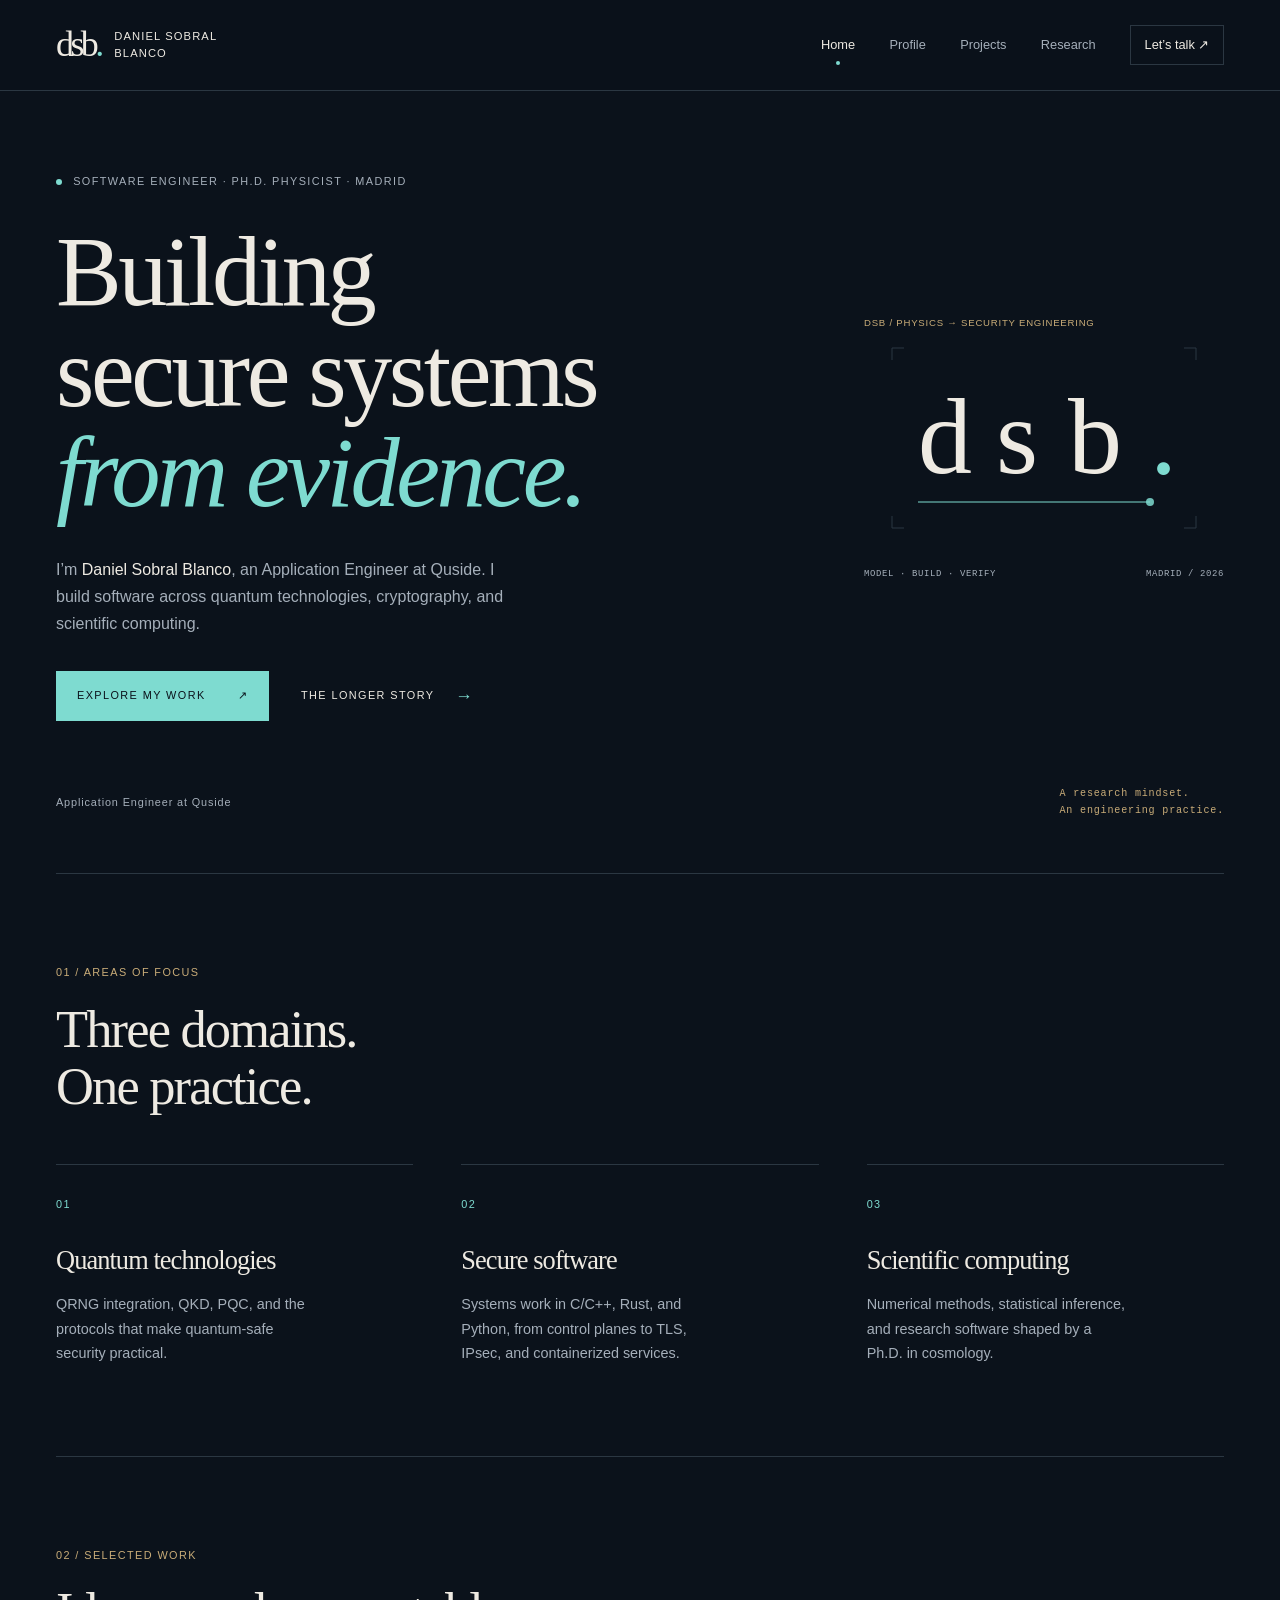
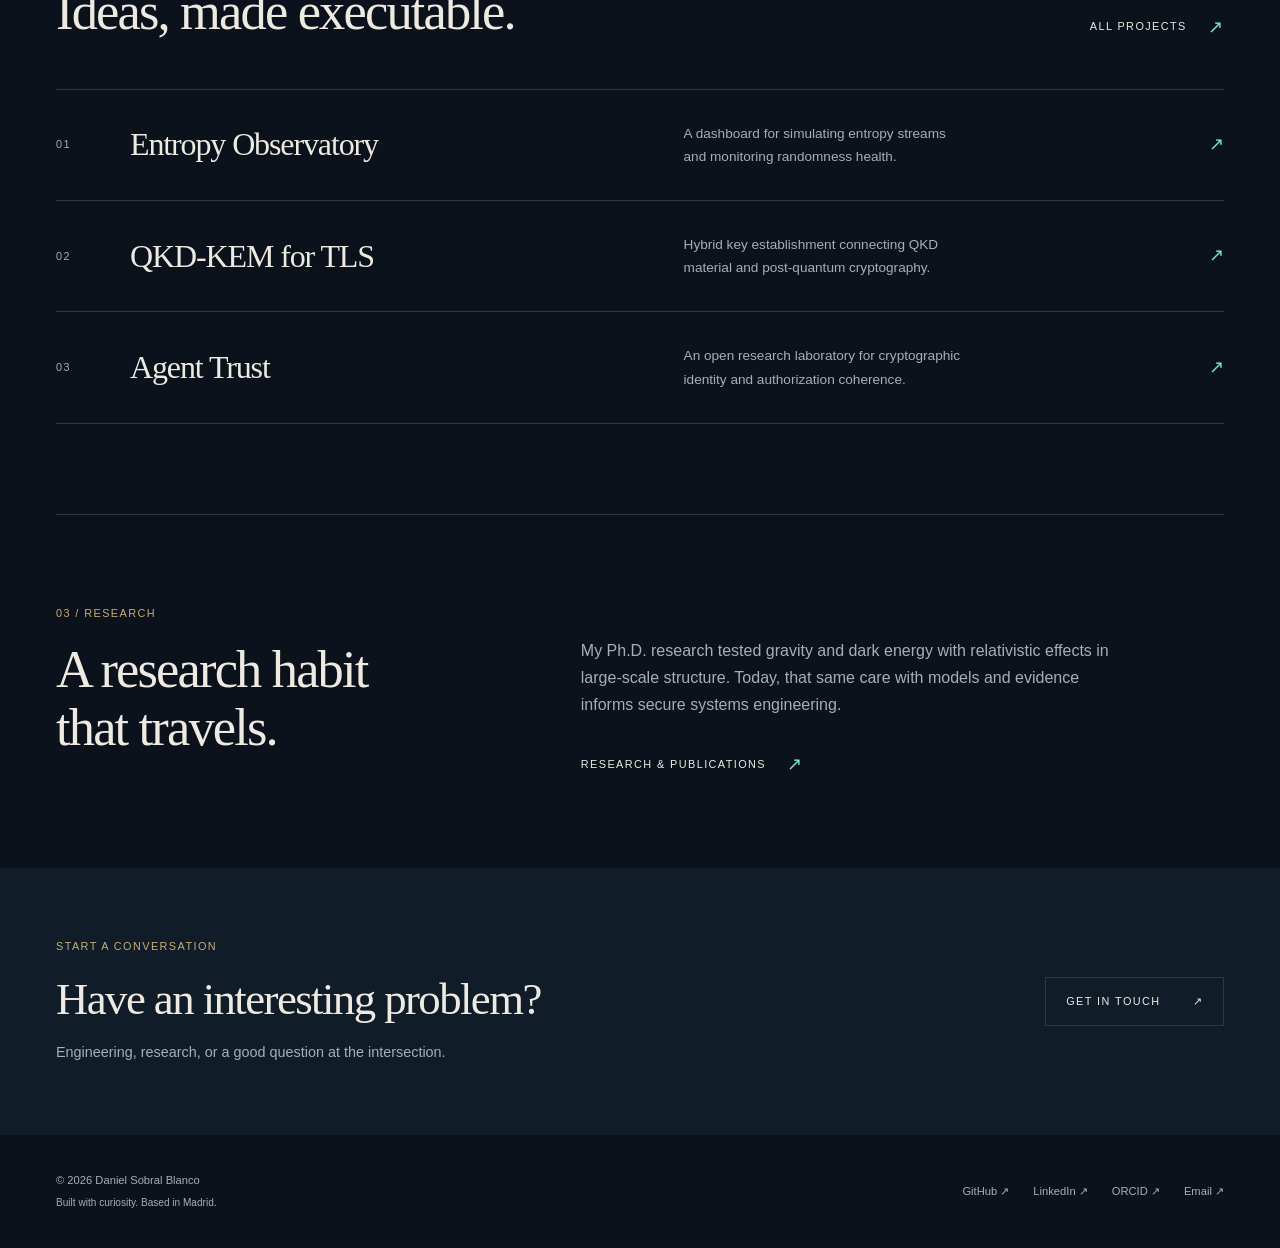
==== commit 15c46917: "Replace employer project and refine dsb animation" ====
--- a/index.html
+++ b/index.html
@@ -30,17 +30,15 @@
           <p class="hero-description">I’m <strong>Daniel Sobral Blanco</strong>, an Application Engineer at Quside. I build software across quantum technologies, cryptography, and scientific computing.</p>
           <div class="actions"><a class="button" href="projects.html">Explore my work <span aria-hidden="true">↗</span></a><a class="text-link" href="profile.html">The longer story <span aria-hidden="true">→</span></a></div>
         </div>
-        <div class="orbit-figure">
-          <svg class="orbital-logo" data-orbital-logo="true" viewBox="0 0 420 420" role="img" aria-label="Three domains converging into secure systems">
-            <desc>Orbital paths represent cosmology, cryptography, and software. Their signal nodes converge around a shared systems core.</desc>
-            <g class="orbital-grid" aria-hidden="true"><path d="M20 70H400M20 140H400M20 210H400M20 280H400M20 350H400M70 20V400M140 20V400M210 20V400M280 20V400M350 20V400"/></g>
-            <g class="orbital-crosshair" aria-hidden="true"><path d="M210 35V385M35 210H385"/></g>
-            <g class="orbital-paths" aria-hidden="true"><ellipse class="orbital-path path-cosmology" cx="210" cy="210" rx="166" ry="76" transform="rotate(-28 210 210)"/><ellipse class="orbital-path path-crypto" cx="210" cy="210" rx="166" ry="76" transform="rotate(32 210 210)"/><ellipse class="orbital-path path-software" cx="210" cy="210" rx="166" ry="76" transform="rotate(90 210 210)"/></g>
-            <circle class="orbital-core-ring" cx="210" cy="210" r="28" aria-hidden="true"/><circle class="orbital-core" cx="210" cy="210" r="7" aria-hidden="true"/>
-            <g class="orbital-nodes" aria-hidden="true"><circle class="orbital-node node-cosmology" cx="86" cy="138" r="6"/><circle class="orbital-node node-crypto" cx="334" cy="137" r="6"/><circle class="orbital-node node-software" cx="210" cy="376" r="6"/></g>
+        <div class="dsb-figure">
+          <svg class="dsb-logo" data-dsb-logo="true" viewBox="0 0 360 220" role="img" aria-label="Daniel Sobral Blanco monogram, dsb dot">
+            <desc>An animated dsb monogram with a signal line resolving beneath it.</desc>
+            <path class="dsb-frame" d="M28 32V20H40M320 20H332V32M332 188V200H320M40 200H28V188" aria-hidden="true"/>
+            <text class="dsb-letter dsb-d" x="54" y="145">d</text><text class="dsb-letter dsb-s" x="132" y="145">s</text><text class="dsb-letter dsb-b" x="204" y="145">b</text><text class="dsb-dot" x="286" y="145">.</text>
+            <path class="dsb-signal" d="M54 174H286" aria-hidden="true"/><circle class="dsb-signal-dot" cx="286" cy="174" r="4" aria-hidden="true"/>
           </svg>
-          <div class="orbit-label">FIG. 01 / A WORKING CONSTELLATION</div>
-          <div class="orbit-caption"><span>COSMOLOGY · CRYPTOGRAPHY · SOFTWARE</span><span>ONE SYSTEMS MINDSET</span></div>
+          <div class="dsb-label">DSB / PHYSICS → SECURITY ENGINEERING</div>
+          <div class="dsb-caption"><span>MODEL · BUILD · VERIFY</span><span>MADRID / 2026</span></div>
         </div>
       </div>
       <div class="hero-footnote"><p>Application Engineer at Quside</p><p class="coordinates">A research mindset.<br>An engineering practice.</p></div>
@@ -56,7 +54,7 @@
     <section class="section container" aria-labelledby="work-title">
       <div class="section-heading"><div><span class="section-label">02 / Selected work</span><h2 id="work-title">Ideas, made executable.</h2></div><a class="text-link" href="projects.html">All projects <span aria-hidden="true">↗</span></a></div>
       <div class="work-list">
-        <a class="work-row" href="projects.html#qside-cuda" data-reveal><span class="index">01</span><h3>Quside-cuRAND</h3><p>Locally verifiable quantum entropy integrated into NVIDIA CUDA workflows.</p><span class="arrow" aria-hidden="true">↗</span></a>
+        <a class="work-row" href="projects.html#entropy-observatory" data-reveal><span class="index">01</span><h3>Entropy Observatory</h3><p>A dashboard for simulating entropy streams and monitoring randomness health.</p><span class="arrow" aria-hidden="true">↗</span></a>
         <a class="work-row" href="projects.html#qkd-kem" data-reveal><span class="index">02</span><h3>QKD-KEM for TLS</h3><p>Hybrid key establishment connecting QKD material and post-quantum cryptography.</p><span class="arrow" aria-hidden="true">↗</span></a>
         <a class="work-row" href="projects.html#agent-trust" data-reveal><span class="index">03</span><h3>Agent Trust</h3><p>An open research laboratory for cryptographic identity and authorization coherence.</p><span class="arrow" aria-hidden="true">↗</span></a>
       </div>
--- a/assets/css/styles.css
+++ b/assets/css/styles.css
@@ -62,24 +62,21 @@
 .hero-footnote { margin-top: 4rem; display: flex; justify-content: space-between; align-items: center; color: var(--muted); }
 .hero-footnote p { margin: 0; font-size: .68rem; letter-spacing: .08em; }
 .hero-footnote .coordinates { color: var(--amber); font-family: ui-monospace, monospace; font-size: .63rem; }
-.orbit-figure { width: min(100%, 440px); aspect-ratio: 1; position: relative; justify-self: end; margin: 0; padding: 1rem 0 2.1rem; }
-.orbital-logo { width: 100%; height: auto; overflow: visible; }
-.orbital-grid path { fill: none; stroke: rgb(126 219 208 / 7%); stroke-width: 1; }
-.orbital-crosshair path { fill: none; stroke: var(--line); stroke-width: 1; }
-.orbital-path { fill: none; stroke-width: 1.5; stroke-dasharray: 10 8; stroke-dashoffset: 0; animation: orbital-flow 12s linear infinite; }
-.path-cosmology { stroke: #385c65; }
-.path-crypto { stroke: #66715e; animation-delay: .18s; }
-.path-software { stroke: #34505a; animation-delay: .36s; }
-.orbital-core-ring { fill: rgb(126 219 208 / 5%); stroke: #34505a; stroke-width: 1; animation: orbital-pulse 4s ease-in-out infinite; }
-.orbital-core { fill: var(--paper); animation: orbital-pulse 4s .4s ease-in-out infinite; }
-.orbital-node { stroke: var(--ink); stroke-width: 3; animation: orbital-pulse 4s ease-in-out infinite; }
-.node-cosmology { fill: var(--signal); }
-.node-crypto { fill: var(--amber); animation-delay: 1.1s; }
-.node-software { fill: var(--paper); animation-delay: 2.2s; }
-.orbit-caption { position: absolute; bottom: 0; left: 0; right: 0; display: flex; justify-content: space-between; gap: 1rem; font-family: ui-monospace, monospace; font-size: .56rem; line-height: 1.7; color: var(--muted); letter-spacing: .07em; }
-.orbit-label { position: absolute; top: 1%; left: 0; color: var(--amber); font-size: .6rem; letter-spacing: .08em; }
-@keyframes orbital-flow { to { stroke-dashoffset: -36; } }
-@keyframes orbital-pulse { 0%, 100% { opacity: .72; } 50% { opacity: 1; } }
+.dsb-figure { width: min(100%, 360px); aspect-ratio: 1.64; position: relative; justify-self: end; margin: 0; padding: 1rem 0 2.1rem; }
+.dsb-logo { width: 100%; height: auto; overflow: visible; }
+.dsb-frame { fill: none; stroke: var(--line); stroke-width: 1; }
+.dsb-letter, .dsb-dot { fill: var(--paper); font-family: var(--serif); font-size: 108px; letter-spacing: -.08em; opacity: 1; transform: translateY(10px); animation: dsb-letter-in .7s cubic-bezier(.2,.7,.2,1) forwards; }
+.dsb-d { animation-delay: .1s; }
+.dsb-s { animation-delay: .25s; }
+.dsb-b { animation-delay: .4s; }
+.dsb-dot { fill: var(--signal); animation-delay: .55s; }
+.dsb-signal { fill: none; stroke: var(--signal); stroke-width: 1; stroke-dasharray: none; stroke-dashoffset: 0; animation: dsb-signal-in 1.2s .7s cubic-bezier(.2,.7,.2,1) both; }
+.dsb-signal-dot { fill: var(--signal); opacity: 1; animation: dsb-dot-pulse .9s 1.7s ease-out both, dsb-dot-pulse 3.5s 2.7s ease-in-out infinite; }
+.dsb-label { position: absolute; top: 1%; left: 0; color: var(--amber); font-size: .6rem; letter-spacing: .08em; }
+.dsb-caption { position: absolute; bottom: 0; left: 0; right: 0; display: flex; justify-content: space-between; gap: 1rem; font-family: ui-monospace, monospace; font-size: .56rem; line-height: 1.7; color: var(--muted); letter-spacing: .07em; }
+@keyframes dsb-letter-in { from { transform: translateY(10px); } to { transform: translateY(0); } }
+@keyframes dsb-signal-in { from { opacity: .2; } to { opacity: 1; } }
+@keyframes dsb-dot-pulse { 0% { opacity: 0; transform: scale(.4); transform-origin: 286px 174px; } 60% { opacity: 1; transform: scale(1.35); } 100% { opacity: .85; transform: scale(1); } }
 .section { padding-block: 90px; border-top: 1px solid var(--line); }
 .section-heading { display: flex; align-items: end; justify-content: space-between; gap: 3rem; margin-bottom: 3rem; }
 .section-label { display: block; color: var(--amber); margin-bottom: 1.2rem; }
@@ -195,7 +192,7 @@
   .hero h1 { font-size: clamp(3.4rem, 12vw, 5rem); }
   .hero .eyebrow { font-size: .59rem; margin-bottom: 1.5rem; }
   .hero-description { font-size: .94rem; max-width: 37ch; }
-  .orbit-figure { width: min(280px, 74%); justify-self: center; }
+  .dsb-figure { width: min(300px, 88%); justify-self: center; }
   .hero-footnote { margin-top: 2.5rem; align-items: start; gap: 2rem; }
   .hero-footnote p { font-size: .57rem; max-width: 24ch; }
   .hero-footnote .coordinates { font-size: .54rem; text-align: right; }
@@ -234,4 +231,6 @@
   html { scroll-behavior: auto; }
   *, *::before, *::after { animation: none !important; transition: none !important; }
   .js .reveal-ready { opacity: 1; transform: none; }
-}
+  .dsb-letter, .dsb-dot, .dsb-signal-dot { opacity: 1; transform: none; }
+  .dsb-signal { stroke-dashoffset: 0; }
+}
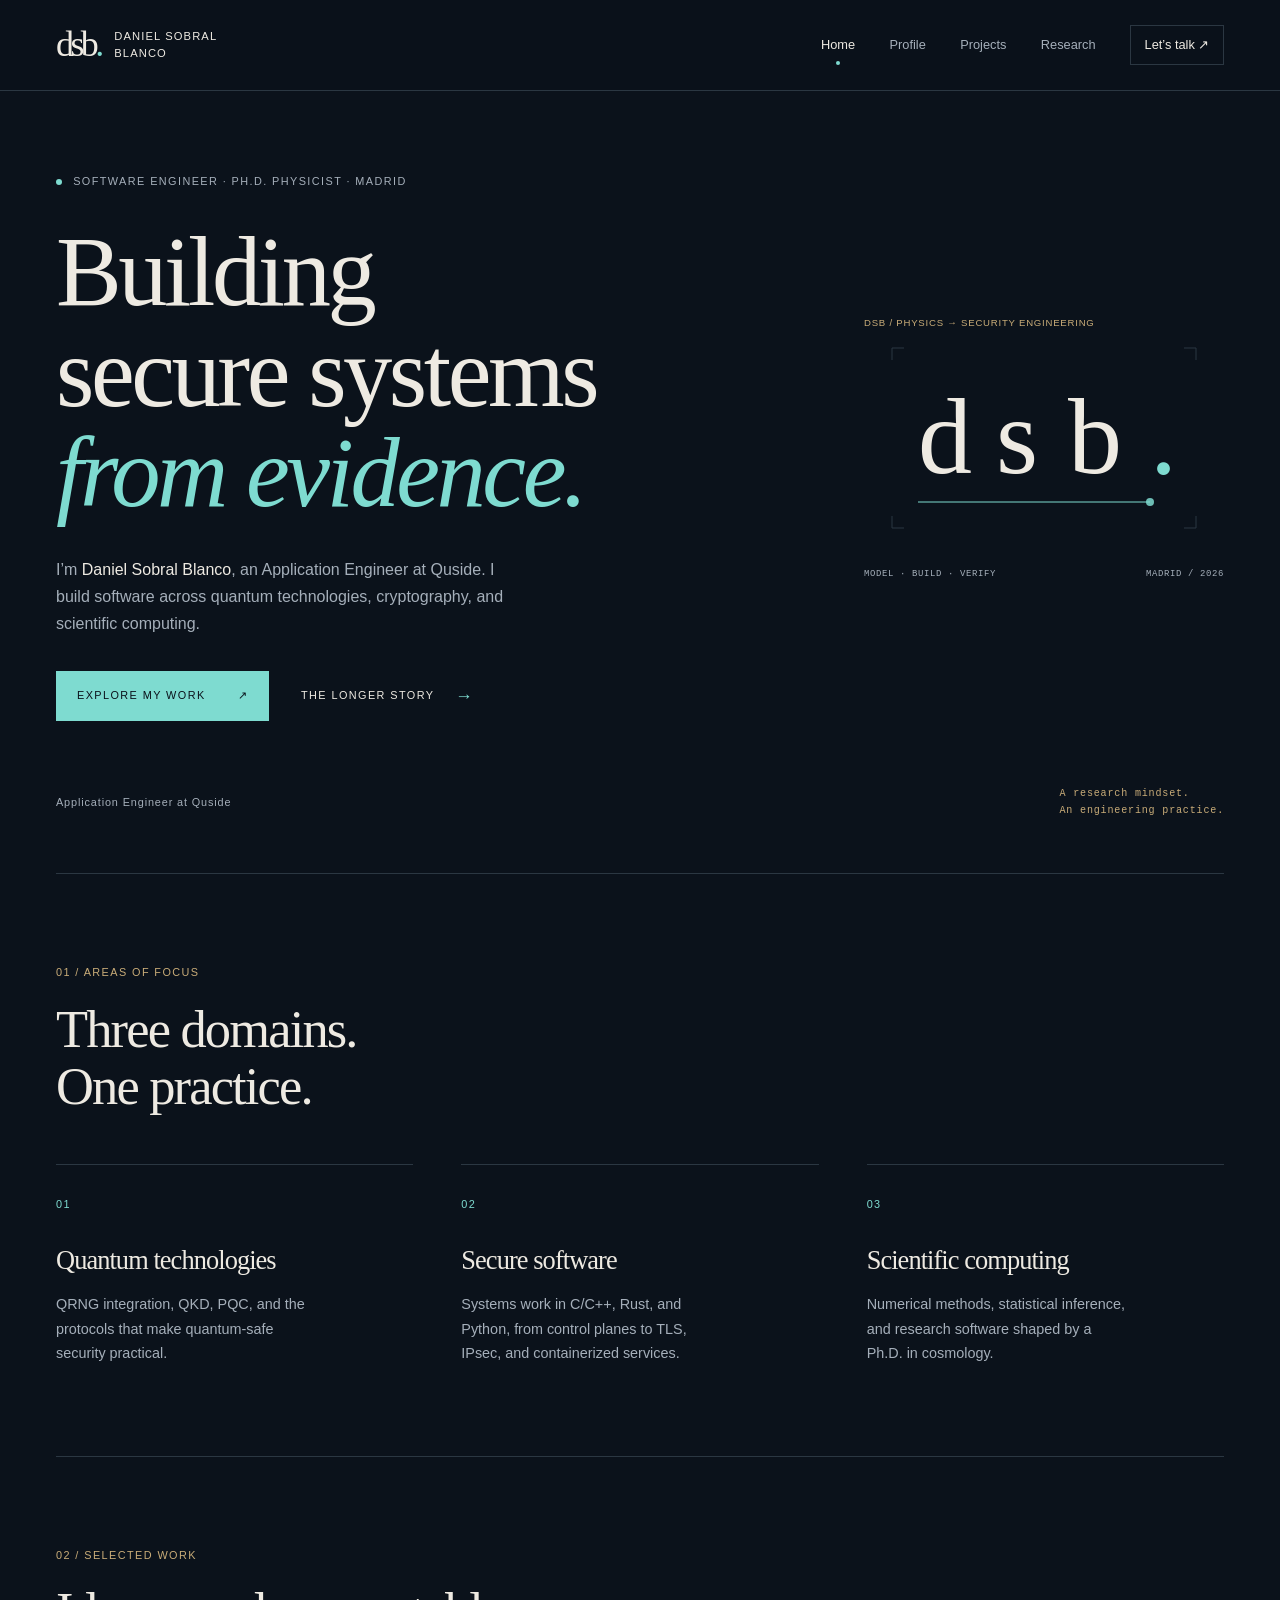
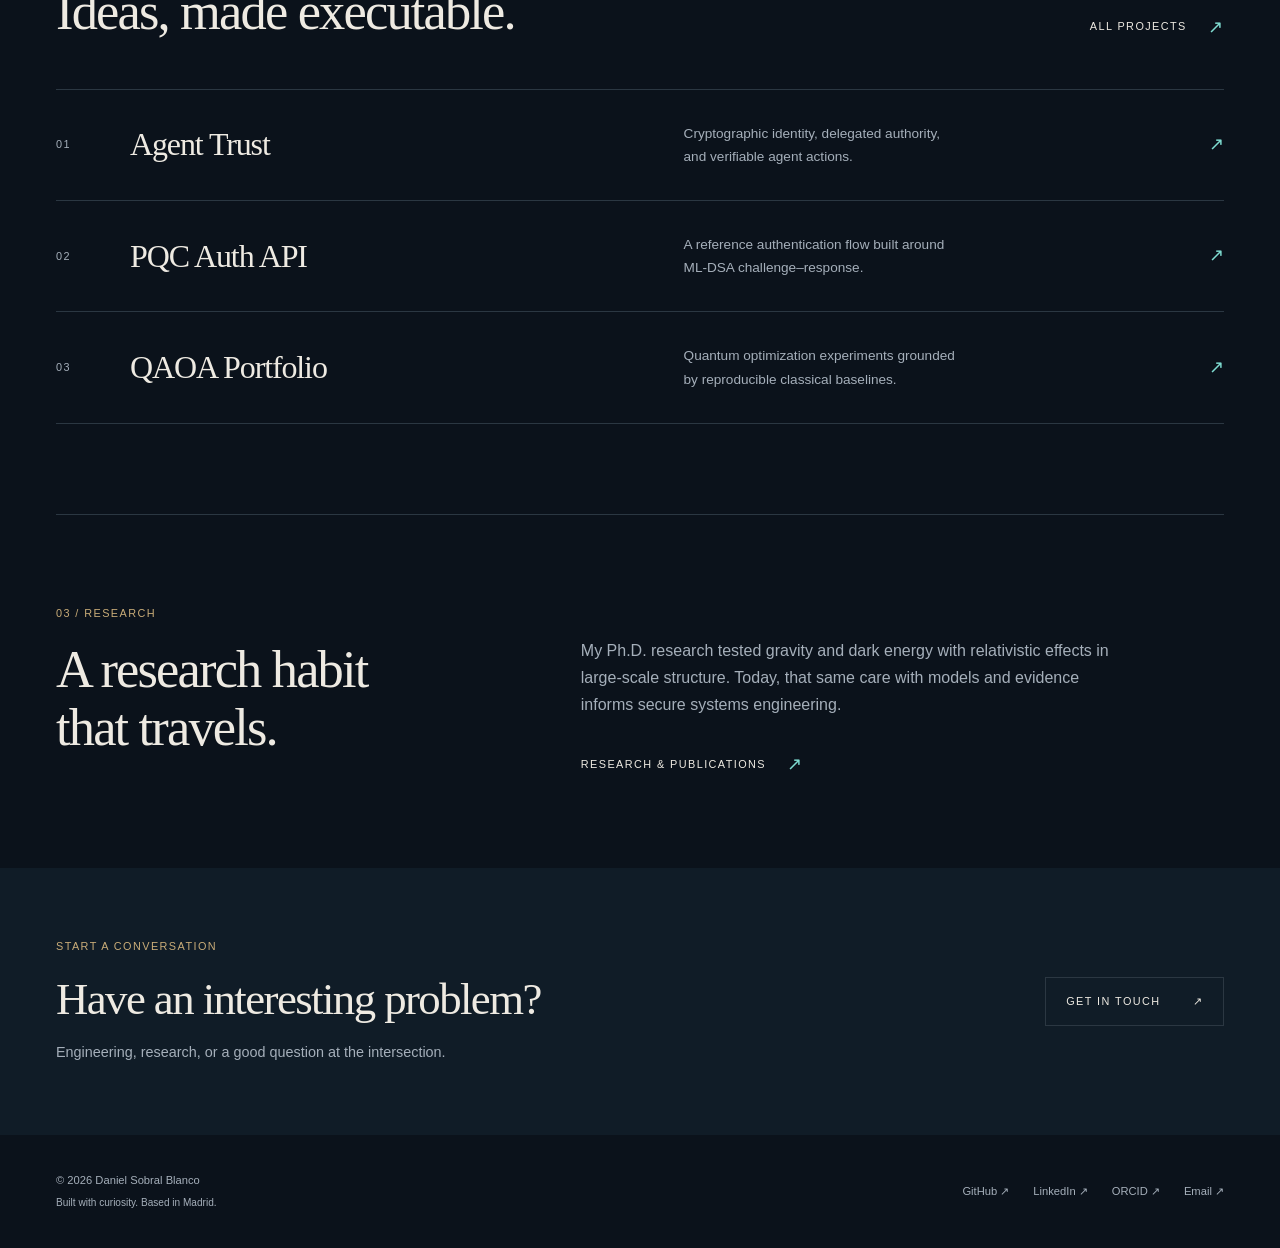
==== commit d165dca6: "Curate identity-defining portfolio projects" ====
--- a/index.html
+++ b/index.html
@@ -54,9 +54,9 @@
     <section class="section container" aria-labelledby="work-title">
       <div class="section-heading"><div><span class="section-label">02 / Selected work</span><h2 id="work-title">Ideas, made executable.</h2></div><a class="text-link" href="projects.html">All projects <span aria-hidden="true">↗</span></a></div>
       <div class="work-list">
-        <a class="work-row" href="projects.html#entropy-observatory" data-reveal><span class="index">01</span><h3>Entropy Observatory</h3><p>A dashboard for simulating entropy streams and monitoring randomness health.</p><span class="arrow" aria-hidden="true">↗</span></a>
-        <a class="work-row" href="projects.html#qkd-kem" data-reveal><span class="index">02</span><h3>QKD-KEM for TLS</h3><p>Hybrid key establishment connecting QKD material and post-quantum cryptography.</p><span class="arrow" aria-hidden="true">↗</span></a>
-        <a class="work-row" href="projects.html#agent-trust" data-reveal><span class="index">03</span><h3>Agent Trust</h3><p>An open research laboratory for cryptographic identity and authorization coherence.</p><span class="arrow" aria-hidden="true">↗</span></a>
+        <a class="work-row" href="projects.html#agent-trust" data-reveal><span class="index">01</span><h3>Agent Trust</h3><p>Cryptographic identity, delegated authority, and verifiable agent actions.</p><span class="arrow" aria-hidden="true">↗</span></a>
+        <a class="work-row" href="projects.html#pqc-auth-api" data-reveal><span class="index">02</span><h3>PQC Auth API</h3><p>A reference authentication flow built around ML-DSA challenge–response.</p><span class="arrow" aria-hidden="true">↗</span></a>
+        <a class="work-row" href="projects.html#qaoa-portfolio" data-reveal><span class="index">03</span><h3>QAOA Portfolio</h3><p>Quantum optimization experiments grounded by reproducible classical baselines.</p><span class="arrow" aria-hidden="true">↗</span></a>
       </div>
     </section>
     <section class="section container research-teaser" aria-labelledby="research-title" data-reveal>
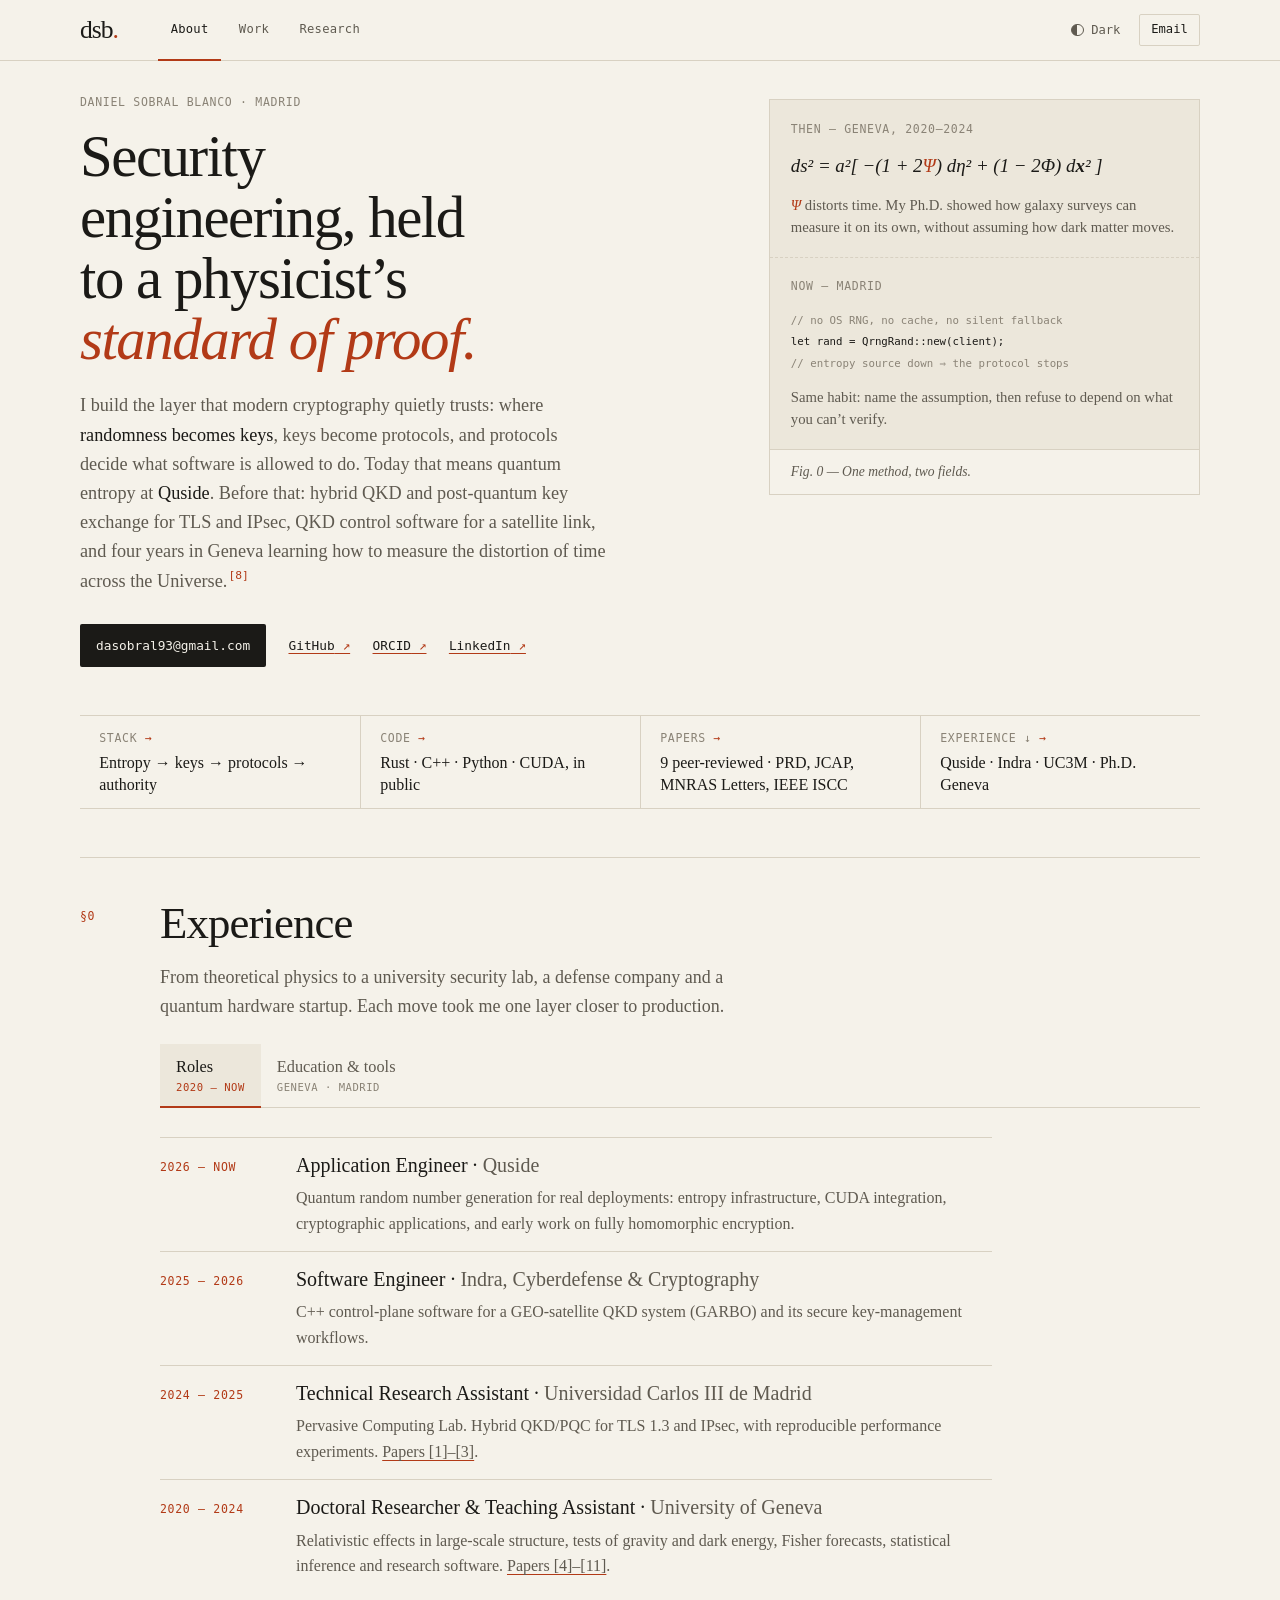
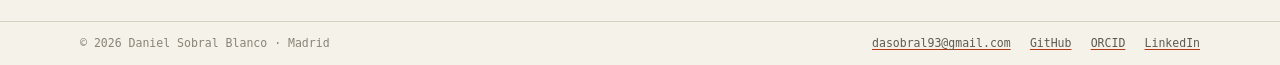
==== commit b4785a3a: "Redesign site around a tabbed, evidence-led layout Recast the portfolio as a physics-preprint style " ====
--- a/index.html
+++ b/index.html
@@ -3,68 +3,159 @@
 <head>
   <meta charset="utf-8">
   <meta name="viewport" content="width=device-width, initial-scale=1">
-  <title>Daniel Sobral Blanco — Software Engineer &amp; Physicist</title>
-  <meta name="description" content="Daniel Sobral Blanco is a software engineer and Ph.D. physicist building secure systems across quantum technologies, cryptography, and scientific computing.">
-  <meta name="theme-color" content="#0b121b">
+  <title>Daniel Sobral Blanco — Quantum-safe security engineer, Ph.D. physicist</title>
+  <script>try { const theme = localStorage.getItem('theme'); if (theme === 'light' || theme === 'dark') document.documentElement.dataset.theme = theme; } catch (error) {}</script>
+  <meta name="description" content="Daniel Sobral Blanco builds quantum-safe security systems: QRNG entropy, hybrid QKD/PQC key exchange for TLS and IPsec, MLS, and verifiable authority for software agents. Application Engineer at Quside, Ph.D. in physics from the University of Geneva.">
+  <meta name="author" content="Daniel Sobral Blanco">
+  <link rel="canonical" href="https://dasobral.github.io/">
+  <meta property="og:type" content="profile">
+  <meta property="og:title" content="Daniel Sobral Blanco — Quantum-safe security engineer, Ph.D. physicist">
+  <meta property="og:description" content="Daniel Sobral Blanco builds quantum-safe security systems: QRNG entropy, hybrid QKD/PQC key exchange for TLS and IPsec, MLS, and verifiable authority for software agents. Application Engineer at Quside, Ph.D. in physics from the University of Geneva.">
+  <meta name="theme-color" content="#f5f2ea" media="(prefers-color-scheme: light)">
+  <meta name="theme-color" content="#131312" media="(prefers-color-scheme: dark)">
   <link rel="icon" href="assets/icons/favicon.svg" type="image/svg+xml">
   <link rel="stylesheet" href="assets/css/styles.css">
   <script src="assets/js/main.js" defer></script>
+  <script type="application/ld+json">
+  {
+    "@context": "https://schema.org",
+    "@type": "Person",
+    "name": "Daniel Sobral Blanco",
+    "url": "https://dasobral.github.io/",
+    "email": "mailto:dasobral93@gmail.com",
+    "jobTitle": "Application Engineer",
+    "worksFor": { "@type": "Organization", "name": "Quside" },
+    "alumniOf": [
+      { "@type": "CollegeOrUniversity", "name": "University of Geneva" },
+      { "@type": "CollegeOrUniversity", "name": "Universidad Complutense de Madrid" }
+    ],
+    "knowsAbout": ["Post-quantum cryptography", "Quantum key distribution", "Quantum random number generation", "TLS", "IPsec", "Messaging Layer Security", "Rust", "C++", "Cosmology"],
+    "sameAs": [
+      "https://github.com/dasobral",
+      "https://orcid.org/0000-0001-9559-3651",
+      "https://www.linkedin.com/in/dasobral"
+    ]
+  }
+  </script>
 </head>
 <body>
   <a class="skip-link" href="#main-content">Skip to content</a>
   <header class="site-header">
     <div class="container header-inner">
-      <a class="brand" href="index.html" aria-label="Daniel Sobral Blanco — home"><span class="brand-mark" aria-hidden="true">dsb<span>.</span></span><span class="brand-name">Daniel Sobral<br>Blanco</span></a>
-      <button class="nav-toggle" type="button" aria-expanded="false" aria-controls="site-navigation">Menu</button>
-      <nav class="site-nav" id="site-navigation" aria-label="Primary navigation">
-        <a href="index.html" aria-current="page">Home</a><a href="profile.html">Profile</a><a href="projects.html">Projects</a><a href="research.html">Research</a><a class="nav-contact" href="mailto:dasobral93@gmail.com">Let’s talk <span aria-hidden="true">↗</span></a>
-      </nav>
+      <a class="brand" href="index.html" aria-label="Daniel Sobral Blanco — home">dsb<span aria-hidden="true">.</span></a>
+      <nav class="site-nav" aria-label="Primary navigation"><a href="index.html" aria-current="page">About</a><a href="projects.html">Work</a><a href="research.html">Research</a></nav>
+      <div class="header-tools">
+        <button class="theme-toggle" type="button" hidden><span class="theme-icon" aria-hidden="true"></span><span class="theme-label">Theme</span></button>
+        <a class="header-mail" href="mailto:dasobral93@gmail.com">Email</a>
+      </div>
     </div>
   </header>
-  <main id="main-content">
-    <section class="hero container" aria-labelledby="hero-title">
-      <div class="hero-grid">
-        <div class="hero-copy">
-          <p class="eyebrow"><span class="status-dot" aria-hidden="true"></span>Software engineer · Ph.D. physicist · Madrid</p>
-          <h1 id="hero-title">Building<br>secure systems<br><em>from evidence.</em></h1>
-          <p class="hero-description">I’m <strong>Daniel Sobral Blanco</strong>, an Application Engineer at Quside. I build software across quantum technologies, cryptography, and scientific computing.</p>
-          <div class="actions"><a class="button" href="projects.html">Explore my work <span aria-hidden="true">↗</span></a><a class="text-link" href="profile.html">The longer story <span aria-hidden="true">→</span></a></div>
-        </div>
-        <div class="dsb-figure">
-          <svg class="dsb-logo" data-dsb-logo="true" viewBox="0 0 360 220" role="img" aria-label="Daniel Sobral Blanco monogram, dsb dot">
-            <desc>An animated dsb monogram with a signal line resolving beneath it.</desc>
-            <path class="dsb-frame" d="M28 32V20H40M320 20H332V32M332 188V200H320M40 200H28V188" aria-hidden="true"/>
-            <text class="dsb-letter dsb-d" x="54" y="145">d</text><text class="dsb-letter dsb-s" x="132" y="145">s</text><text class="dsb-letter dsb-b" x="204" y="145">b</text><text class="dsb-dot" x="286" y="145">.</text>
-            <path class="dsb-signal" d="M54 174H286" aria-hidden="true"/><circle class="dsb-signal-dot" cx="286" cy="174" r="4" aria-hidden="true"/>
-          </svg>
-          <div class="dsb-label">DSB / PHYSICS → SECURITY ENGINEERING</div>
-          <div class="dsb-caption"><span>MODEL · BUILD · VERIFY</span><span>MADRID / 2026</span></div>
+
+  <main id="main-content" class="container page">
+    <section class="hero" aria-labelledby="hero-title">
+      <div class="hero-copy">
+        <p class="kicker">Daniel Sobral Blanco · Madrid</p>
+        <h1 id="hero-title">Security engineering, held to a physicist’s <em>standard of proof.</em></h1>
+        <p class="lede">I build the layer that modern cryptography quietly trusts: where <strong>randomness becomes keys</strong>, keys become protocols, and protocols decide what software is allowed to do. Today that means quantum entropy at <strong>Quside</strong>. Before that: hybrid QKD and post-quantum key exchange for TLS and IPsec, QKD control software for a satellite link, and four years in Geneva learning how to measure the distortion of time across the Universe.<sup class="ref"><a href="research.html#ref-8">[8]</a></sup></p>
+        <div class="actions">
+          <a class="button" href="mailto:dasobral93@gmail.com">dasobral93@gmail.com</a>
+          <a class="text-link" href="https://github.com/dasobral" target="_blank" rel="noopener noreferrer">GitHub</a>
+          <a class="text-link" href="https://orcid.org/0000-0001-9559-3651" target="_blank" rel="noopener noreferrer">ORCID</a>
+          <a class="text-link" href="https://www.linkedin.com/in/dasobral" target="_blank" rel="noopener noreferrer">LinkedIn</a>
         </div>
       </div>
-      <div class="hero-footnote"><p>Application Engineer at Quside</p><p class="coordinates">A research mindset.<br>An engineering practice.</p></div>
+
+      <figure class="exhibit" aria-labelledby="exhibit-caption">
+        <div class="exhibit-panel">
+          <p class="exhibit-label">Then — Geneva, 2020–2024</p>
+          <p class="equation" aria-label="d s squared equals a squared times, minus one plus two Psi, d eta squared, plus one minus two Phi, d x squared">
+            <span class="eq-line">ds² = a²[ −(1 + 2<span class="eq-hi">Ψ</span>) dη² + (1 − 2Φ) d<b>x</b>² ]</span>
+          </p>
+          <p class="exhibit-note"><span class="eq-hi">Ψ</span> distorts time. My Ph.D. showed how galaxy surveys can measure it on its own, without assuming how dark matter moves.</p>
+        </div>
+        <div class="exhibit-panel">
+          <p class="exhibit-label">Now — Madrid</p>
+<pre class="exhibit-code" aria-label="Code excerpt"><code><span class="c">// no OS RNG, no cache, no silent fallback</span>
+let rand = QrngRand::new(client);
+<span class="c">// entropy source down ⇒ the protocol stops</span></code></pre>
+          <p class="exhibit-note">Same habit: name the assumption, then refuse to depend on what you can’t verify.</p>
+        </div>
+        <figcaption id="exhibit-caption">Fig. 0 — One method, two fields.</figcaption>
+      </figure>
+
+      <nav class="facts" aria-label="Explore">
+        <a href="projects.html#stack"><span class="facts-label">Stack</span><span class="facts-value">Entropy → keys → protocols → authority</span></a>
+        <a href="projects.html#agent-trust"><span class="facts-label">Code</span><span class="facts-value">Rust · C++ · Python · CUDA, in public</span></a>
+        <a href="research.html"><span class="facts-label">Papers</span><span class="facts-value">9 peer-reviewed · PRD, JCAP, MNRAS&nbsp;Letters, IEEE&nbsp;ISCC</span></a>
+        <a href="#experience"><span class="facts-label">Experience ↓</span><span class="facts-value">Quside · Indra · UC3M · Ph.D. Geneva</span></a>
+      </nav>
     </section>
-    <section class="section container" aria-labelledby="domains-title">
-      <div class="section-heading"><div><span class="section-label">01 / Areas of focus</span><h2 id="domains-title">Three domains.<br>One practice.</h2></div></div>
-      <div class="domain-grid">
-        <article class="domain" data-reveal><span class="index">01</span><h3>Quantum technologies</h3><p>QRNG integration, QKD, PQC, and the protocols that make quantum-safe security practical.</p></article>
-        <article class="domain" data-reveal><span class="index">02</span><h3>Secure software</h3><p>Systems work in C/C++, Rust, and Python, from control planes to TLS, IPsec, and containerized services.</p></article>
-        <article class="domain" data-reveal><span class="index">03</span><h3>Scientific computing</h3><p>Numerical methods, statistical inference, and research software shaped by a Ph.D. in cosmology.</p></article>
+
+    <section class="about-section" id="experience" aria-labelledby="experience-title">
+      <header class="section-head">
+        <p class="section-num">§0</p>
+        <h2 id="experience-title">Experience</h2>
+        <p class="section-intro">From theoretical physics to a university security lab, a defense company and a quantum hardware startup. Each move took me one layer closer to production.</p>
+      </header>
+      <div class="tabs is-row" data-tabs>
+        <nav class="tab-list" aria-label="Experience">
+          <a href="#roles" data-tab>Roles<small>2020 – now</small></a>
+          <a href="#education" data-tab>Education &amp; tools<small>Geneva · Madrid</small></a>
+        </nav>
+
+        <section class="tab-panel" id="roles" aria-labelledby="roles-title">
+        <h3 id="roles-title" class="panel-title">Roles</h3>
+        <ol class="timeline">
+          <li>
+            <p class="when">2026 – now</p>
+            <div><h3>Application Engineer · <span>Quside</span></h3><p>Quantum random number generation for real deployments: entropy infrastructure, CUDA integration, cryptographic applications, and early work on fully homomorphic encryption.</p></div>
+          </li>
+          <li>
+            <p class="when">2025 – 2026</p>
+            <div><h3>Software Engineer · <span>Indra, Cyberdefense &amp; Cryptography</span></h3><p>C++ control-plane software for a GEO-satellite QKD system (GARBO) and its secure key-management workflows.</p></div>
+          </li>
+          <li>
+            <p class="when">2024 – 2025</p>
+            <div><h3>Technical Research Assistant · <span>Universidad Carlos III de Madrid</span></h3><p>Pervasive Computing Lab. Hybrid QKD/PQC for TLS 1.3 and IPsec, with reproducible performance experiments. <a href="research.html#security">Papers [1]–[3]</a>.</p></div>
+          </li>
+          <li>
+            <p class="when">2020 – 2024</p>
+            <div><h3>Doctoral Researcher &amp; Teaching Assistant · <span>University of Geneva</span></h3><p>Relativistic effects in large-scale structure, tests of gravity and dark energy, Fisher forecasts, statistical inference and research software. <a href="research.html#cosmology">Papers [4]–[11]</a>.</p></div>
+          </li>
+        </ol>
+        </section>
+
+        <section class="tab-panel cv-side" id="education" aria-labelledby="education-title">
+          <h3 id="education-title" class="panel-title">Education and tools</h3>
+          <div>
+          <h4>Education</h4>
+          <dl>
+            <dt>Ph.D. Physics, 2024</dt><dd>University of Geneva · Très bien</dd>
+            <dt>M.Sc. Physics, 2020</dt><dd>University of Geneva · Jean Wurth Prize for best M.Sc. thesis</dd>
+            <dt>B.Sc. Fundamental Physics, 2018</dt><dd>Universidad Complutense de Madrid</dd>
+          </dl>
+          </div>
+          <div>
+          <h4>Tools</h4>
+          <dl>
+            <dt>Languages</dt><dd>Rust, C++, C, Python, CUDA, Bash</dd>
+            <dt>Cryptography</dt><dd>ML-KEM, ML-DSA, SLH-DSA, QKD (ETSI 004/014), OpenSSL 3, liboqs, OpenFHE</dd>
+            <dt>Protocols</dt><dd>TLS 1.3, mTLS, IPsec/IKEv2, MLS</dd>
+            <dt>Methods</dt><dd>Statistical inference, numerical methods, machine learning</dd>
+            <dt>Spoken</dt><dd>Spanish (native), English (C1), French (B2)</dd>
+          </dl>
+          </div>
+        </section>
       </div>
     </section>
-    <section class="section container" aria-labelledby="work-title">
-      <div class="section-heading"><div><span class="section-label">02 / Selected work</span><h2 id="work-title">Ideas, made executable.</h2></div><a class="text-link" href="projects.html">All projects <span aria-hidden="true">↗</span></a></div>
-      <div class="work-list">
-        <a class="work-row" href="projects.html#agent-trust" data-reveal><span class="index">01</span><h3>Agent Trust</h3><p>Cryptographic identity, delegated authority, and verifiable agent actions.</p><span class="arrow" aria-hidden="true">↗</span></a>
-        <a class="work-row" href="projects.html#pqc-auth-api" data-reveal><span class="index">02</span><h3>PQC Auth API</h3><p>A reference authentication flow built around ML-DSA challenge–response.</p><span class="arrow" aria-hidden="true">↗</span></a>
-        <a class="work-row" href="projects.html#qaoa-portfolio" data-reveal><span class="index">03</span><h3>QAOA Portfolio</h3><p>Quantum optimization experiments grounded by reproducible classical baselines.</p><span class="arrow" aria-hidden="true">↗</span></a>
-      </div>
-    </section>
-    <section class="section container research-teaser" aria-labelledby="research-title" data-reveal>
-      <div><span class="section-label">03 / Research</span><h2 id="research-title">A research habit<br>that travels.</h2></div>
-      <div class="prose"><p>My Ph.D. research tested gravity and dark energy with relativistic effects in large-scale structure. Today, that same care with models and evidence informs secure systems engineering.</p><a class="text-link" href="research.html">Research &amp; publications <span aria-hidden="true">↗</span></a></div>
-    </section>
-    <section class="contact-section" aria-labelledby="contact-title"><div class="container contact-inner"><div><span class="section-label">Start a conversation</span><h2 id="contact-title">Have an interesting problem?</h2><p>Engineering, research, or a good question at the intersection.</p></div><a class="button secondary" href="mailto:dasobral93@gmail.com">Get in touch <span aria-hidden="true">↗</span></a></div></section>
+
   </main>
-  <footer class="site-footer"><div class="container footer-inner"><div class="footer-credit">© <time data-year>2026</time> Daniel Sobral Blanco<span>Built with curiosity. Based in Madrid.</span></div><div class="footer-links"><a href="https://github.com/dasobral">GitHub ↗</a><a href="https://www.linkedin.com/in/dasobral">LinkedIn ↗</a><a href="https://orcid.org/0000-0001-9559-3651">ORCID ↗</a><a href="mailto:dasobral93@gmail.com">Email ↗</a></div></div></footer>
+
+  <footer class="site-footer">
+    <div class="container footer-inner">
+      <p>© <time data-year>2026</time> Daniel Sobral Blanco · Madrid</p>
+      <p class="footer-links"><a href="mailto:dasobral93@gmail.com">dasobral93@gmail.com</a><a href="https://github.com/dasobral" target="_blank" rel="noopener noreferrer">GitHub</a><a href="https://orcid.org/0000-0001-9559-3651" target="_blank" rel="noopener noreferrer">ORCID</a><a href="https://www.linkedin.com/in/dasobral" target="_blank" rel="noopener noreferrer">LinkedIn</a></p>
+    </div>
+  </footer>
 </body>
 </html>
--- a/assets/css/styles.css
+++ b/assets/css/styles.css
@@ -1,236 +1,271 @@
-/* Daniel Sobral Blanco — ink, paper, signal. No external assets or fonts. */
+/* Daniel Sobral Blanco — set like a physics preprint, annotated like a code review.
+   System fonts only; no external assets. */
 :root {
+  color-scheme: light dark;
+  --paper: #f5f2ea;
+  --panel: #ece7db;
+  --ink: #1b1a17;
+  --muted: #5f5a50;
+  --faint: #8a8376;
+  --rule: #d8d1c2;
+  --accent: #b23a17;
+  --accent-soft: rgb(178 58 23 / 9%);
+  --ok: #2f6b4f;
+  --serif: 'Iowan Old Style', 'Palatino Linotype', Palatino, 'TeX Gyre Pagella', 'URW Palladio L', P052, 'Book Antiqua', 'Linux Libertine O', Georgia, serif;
+  --mono: ui-monospace, 'SF Mono', 'JetBrains Mono', 'Cascadia Mono', Menlo, Consolas, 'DejaVu Sans Mono', monospace;
+  --measure: 66ch;
+}
+@media (prefers-color-scheme: dark) {
+  :root:not([data-theme='light']) {
+    --paper: #131312;
+    --panel: #1c1b19;
+    --ink: #ebe6db;
+    --muted: #a9a294;
+    --faint: #7d776c;
+    --rule: #34322d;
+    --accent: #f0825a;
+    --accent-soft: rgb(240 130 90 / 10%);
+    --ok: #7fc4a0;
+  }
+}
+:root[data-theme='light'] { color-scheme: light; }
+:root[data-theme='dark'] {
   color-scheme: dark;
-  --ink: #0b121b;
-  --surface: #101c27;
-  --paper: #eeeae2;
-  --muted: #a5afba;
-  --signal: #7edbd0;
-  --amber: #c9ac78;
-  --line: #2b3742;
-  --serif: Georgia, 'Times New Roman', serif;
-  --sans: -apple-system, BlinkMacSystemFont, 'Segoe UI', sans-serif;
-}
+  --paper: #131312;
+  --panel: #1c1b19;
+  --ink: #ebe6db;
+  --muted: #a9a294;
+  --faint: #7d776c;
+  --rule: #34322d;
+  --accent: #f0825a;
+  --accent-soft: rgb(240 130 90 / 10%);
+  --ok: #7fc4a0;
+}
+
+
 * { box-sizing: border-box; }
-html { scroll-behavior: smooth; scroll-padding-top: 7rem; }
-body { margin: 0; background: var(--ink); color: var(--paper); font-family: var(--sans); font-size: 16px; line-height: 1.7; -webkit-font-smoothing: antialiased; }
-::selection { color: var(--ink); background: var(--signal); }
-a { color: inherit; text-decoration-thickness: 1px; text-underline-offset: .25em; }
-a:hover { color: var(--signal); }
-a, button { -webkit-tap-highlight-color: transparent; }
-:focus-visible { outline: 2px solid var(--signal); outline-offset: 6px; }
-button { font: inherit; }
-svg { display: block; }
-p { margin: 0 0 1.3rem; }
-h1, h2, h3 { margin: 0; font-family: var(--serif); font-weight: 400; line-height: 1.1; letter-spacing: -.035em; text-wrap: balance; }
-h1 { font-size: clamp(3.5rem, 7.7vw, 7rem); }
-h2 { font-size: clamp(2.3rem, 4.1vw, 3.8rem); }
-h3 { font-size: 1.8rem; }
-em { color: var(--signal); font-weight: 400; }
-.container { width: min(1200px, calc(100% - 112px)); margin-inline: auto; }
-.skip-link { position: fixed; top: -5rem; left: 1rem; z-index: 100; padding: .7rem 1rem; color: var(--ink); background: var(--signal); }
+html { scroll-padding-top: 6rem; -webkit-text-size-adjust: 100%; }
+body { margin: 0; min-height: 100vh; display: flex; flex-direction: column; background: var(--paper); color: var(--ink); font-family: var(--serif); font-size: 1.125rem; line-height: 1.6; font-kerning: normal; font-variant-numeric: oldstyle-nums proportional-nums; -webkit-font-smoothing: antialiased; }
+main { flex: 1; }
+::selection { background: var(--accent); color: var(--paper); }
+a { color: inherit; text-decoration-color: var(--accent); text-decoration-thickness: 1px; text-underline-offset: .2em; }
+a:hover { color: var(--accent); }
+:focus-visible { outline: 2px solid var(--accent); outline-offset: 3px; border-radius: 2px; }
+h1, h2, h3 { margin: 0; font-weight: 400; line-height: 1.12; text-wrap: balance; }
+p { margin: 0 0 1rem; }
+code, pre { font-family: var(--mono); font-size: .8em; }
+:not(pre) > code { padding: .05em .3em; background: var(--panel); border-radius: 3px; }
+.container { width: min(1120px, calc(100% - 32px)); margin-inline: auto; }
+.skip-link { position: fixed; top: -5rem; left: 1rem; z-index: 100; padding: .6rem 1rem; background: var(--ink); color: var(--paper); }
 .skip-link:focus { top: 1rem; }
-.site-header { position: sticky; z-index: 20; top: 0; background: rgb(11 18 27 / 97%); border-bottom: 1px solid var(--line); }
-.header-inner { min-height: 90px; display: flex; align-items: center; justify-content: space-between; gap: 2rem; }
-.brand { display: flex; align-items: center; gap: .85rem; text-decoration: none; }
-.brand-mark { font-family: var(--serif); font-size: 2.25rem; letter-spacing: -.1em; }
-.brand-mark span { color: var(--signal); }
-.brand-name { font-size: .7rem; line-height: 1.5; letter-spacing: .1em; text-transform: uppercase; }
-.site-nav { display: flex; align-items: center; gap: 2.15rem; }
-.site-nav a { position: relative; font-size: .8rem; text-decoration: none; color: var(--muted); padding-block: 1rem; }
-.site-nav a:hover, .site-nav a[aria-current='page'] { color: var(--paper); }
-.site-nav a[aria-current='page']::after { content: ''; position: absolute; width: 4px; height: 4px; background: var(--signal); border-radius: 50%; left: calc(50% - 2px); bottom: .45rem; }
-.site-nav .nav-contact { padding: .5rem .85rem; border: 1px solid var(--line); color: var(--paper); }
-.nav-toggle { display: none; background: transparent; color: var(--paper); border: 1px solid var(--line); padding: .4rem .75rem; cursor: pointer; }
-.eyebrow, .section-label, .meta, .index, .text-link, .button, .track-label { font-family: var(--sans); font-size: .68rem; line-height: 1.6; letter-spacing: .13em; text-transform: uppercase; }
-.eyebrow { color: var(--muted); margin-bottom: 2rem; display: flex; align-items: center; gap: .7rem; }
-.status-dot { width: 6px; height: 6px; border-radius: 50%; background: var(--signal); flex: 0 0 auto; }
-.hero { min-height: 670px; padding-top: 82px; padding-bottom: 54px; position: relative; }
-.hero-grid { display: grid; grid-template-columns: 1.38fr 1fr; align-items: center; gap: 2rem; }
-.hero-copy { position: relative; z-index: 2; }
-.hero h1 { max-width: 780px; font-size: clamp(3.7rem, 7.7vw, 7.2rem); line-height: 1.02; }
-.hero h1 em { display: block; }
-.hero-description { max-width: 450px; color: var(--muted); font-size: 1rem; margin-top: 2rem; }
-.hero-description strong { font-weight: 400; color: var(--paper); }
-.actions { display: flex; align-items: center; gap: 2rem; flex-wrap: wrap; margin-top: 2.1rem; }
-.button { display: inline-flex; align-items: center; justify-content: space-between; gap: 2rem; padding: .95rem 1.25rem; background: var(--signal); color: var(--ink); text-decoration: none; border: 1px solid var(--signal); }
-.button:hover { color: var(--ink); background: #a0ebe2; }
-.button.secondary { color: var(--paper); background: transparent; border-color: var(--line); }
-.button.secondary:hover { border-color: var(--signal); color: var(--signal); }
-.text-link { display: inline-flex; align-items: center; gap: 1.3rem; text-decoration: none; }
-.text-link span, .arrow { color: var(--signal); font-size: 1.1rem; }
-.hero-footnote { margin-top: 4rem; display: flex; justify-content: space-between; align-items: center; color: var(--muted); }
-.hero-footnote p { margin: 0; font-size: .68rem; letter-spacing: .08em; }
-.hero-footnote .coordinates { color: var(--amber); font-family: ui-monospace, monospace; font-size: .63rem; }
-.dsb-figure { width: min(100%, 360px); aspect-ratio: 1.64; position: relative; justify-self: end; margin: 0; padding: 1rem 0 2.1rem; }
-.dsb-logo { width: 100%; height: auto; overflow: visible; }
-.dsb-frame { fill: none; stroke: var(--line); stroke-width: 1; }
-.dsb-letter, .dsb-dot { fill: var(--paper); font-family: var(--serif); font-size: 108px; letter-spacing: -.08em; opacity: 1; transform: translateY(10px); animation: dsb-letter-in .7s cubic-bezier(.2,.7,.2,1) forwards; }
-.dsb-d { animation-delay: .1s; }
-.dsb-s { animation-delay: .25s; }
-.dsb-b { animation-delay: .4s; }
-.dsb-dot { fill: var(--signal); animation-delay: .55s; }
-.dsb-signal { fill: none; stroke: var(--signal); stroke-width: 1; stroke-dasharray: none; stroke-dashoffset: 0; animation: dsb-signal-in 1.2s .7s cubic-bezier(.2,.7,.2,1) both; }
-.dsb-signal-dot { fill: var(--signal); opacity: 1; animation: dsb-dot-pulse .9s 1.7s ease-out both, dsb-dot-pulse 3.5s 2.7s ease-in-out infinite; }
-.dsb-label { position: absolute; top: 1%; left: 0; color: var(--amber); font-size: .6rem; letter-spacing: .08em; }
-.dsb-caption { position: absolute; bottom: 0; left: 0; right: 0; display: flex; justify-content: space-between; gap: 1rem; font-family: ui-monospace, monospace; font-size: .56rem; line-height: 1.7; color: var(--muted); letter-spacing: .07em; }
-@keyframes dsb-letter-in { from { transform: translateY(10px); } to { transform: translateY(0); } }
-@keyframes dsb-signal-in { from { opacity: .2; } to { opacity: 1; } }
-@keyframes dsb-dot-pulse { 0% { opacity: 0; transform: scale(.4); transform-origin: 286px 174px; } 60% { opacity: 1; transform: scale(1.35); } 100% { opacity: .85; transform: scale(1); } }
-.section { padding-block: 90px; border-top: 1px solid var(--line); }
-.section-heading { display: flex; align-items: end; justify-content: space-between; gap: 3rem; margin-bottom: 3rem; }
-.section-label { display: block; color: var(--amber); margin-bottom: 1.2rem; }
-.domain-grid { display: grid; grid-template-columns: repeat(3, 1fr); gap: 3rem; }
-.domain { border-top: 1px solid var(--line); padding-top: 1.5rem; }
-.index { display: inline-block; color: var(--signal); margin-bottom: 2rem; }
-.domain h3 { font-size: 1.65rem; margin-bottom: 1.1rem; }
-.domain p { font-size: .9rem; color: var(--muted); max-width: 33ch; margin-bottom: 0; }
-.work-list { border-top: 1px solid var(--line); }
-.work-row { display: grid; grid-template-columns: 50px 1.1fr 1fr 35px; align-items: center; gap: 1.5rem; padding: 2rem 0; border-bottom: 1px solid var(--line); text-decoration: none; }
-.work-row .index { margin: 0; color: var(--muted); }
-.work-row h3 { font-size: 2rem; }
-.work-row p { margin: 0; max-width: 37ch; font-size: .85rem; color: var(--muted); }
-.work-row .arrow { justify-self: end; transition: transform .2s; }
-.work-row:hover .arrow { transform: translate(4px, -4px); }
-.research-teaser { display: grid; grid-template-columns: .8fr 1.2fr; gap: 6rem; align-items: start; }
-.research-teaser h2 { max-width: 15ch; }
-.research-teaser .prose { padding-top: 2rem; }
-.prose { color: var(--muted); max-width: 62ch; }
-.prose p:last-child { margin-bottom: 0; }
-.prose strong { color: var(--paper); font-weight: 400; }
-.prose .text-link { color: var(--paper); margin-top: .7rem; }
-.contact-section { background: var(--surface); padding-block: 70px; }
-.contact-inner { display: flex; justify-content: space-between; align-items: center; gap: 3rem; }
-.contact-inner h2 { font-size: clamp(2rem, 3.5vw, 3.25rem); }
-.contact-inner p { color: var(--muted); margin: 1rem 0 0; font-size: .9rem; }
-.site-footer { padding-block: 2.3rem; }
-.footer-inner { display: flex; justify-content: space-between; gap: 2rem; align-items: center; }
-.footer-credit { color: var(--muted); font-size: .7rem; }
-.footer-credit span { display: block; font-size: .63rem; margin-top: .25rem; }
-.footer-links { display: flex; gap: 1.5rem; flex-wrap: wrap; }
-.footer-links a { color: var(--muted); font-size: .7rem; text-decoration: none; }
-.footer-links a:hover { color: var(--signal); }
-.page-intro { padding-block: 85px 70px; }
-.page-intro h1 { max-width: 15ch; }
-.intro-bottom { display: grid; grid-template-columns: 1fr 1fr; gap: 5rem; margin-top: 2.5rem; align-items: start; }
-.intro-bottom .prose { font-size: 1rem; }
-.intro-note { color: var(--muted); font-size: .75rem; max-width: 30ch; border-left: 1px solid var(--signal); padding-left: 1.2rem; margin-top: .4rem; }
-.split-section { display: grid; grid-template-columns: .65fr 1.35fr; gap: 6rem; }
-.split-section > div > h2 { font-size: 2.7rem; }
-.split-section > .prose { font-size: 1.05rem; }
-.principles { list-style: none; padding: 0; margin: 0; }
-.principles li { padding-block: 1.6rem; border-bottom: 1px solid var(--line); }
-.principles li:first-child { padding-top: 0; }
-.principles h3 { margin-bottom: .7rem; font-size: 1.8rem; }
-.principles p { color: var(--muted); font-size: .9rem; margin: 0; }
+
+/* Header: the site's tabs */
+.site-header { position: sticky; top: 0; z-index: 10; background: color-mix(in srgb, var(--paper) 92%, transparent); backdrop-filter: blur(8px); border-bottom: 1px solid var(--rule); }
+.header-inner { min-height: 60px; display: flex; align-items: stretch; gap: 2.5rem; }
+.brand { align-self: center; font-size: 1.6rem; letter-spacing: -.04em; text-decoration: none; line-height: 1; }
+.brand span { color: var(--accent); }
+.site-nav { display: flex; gap: .3rem; font-family: var(--mono); font-size: .76rem; letter-spacing: .02em; }
+.site-nav a { display: flex; align-items: center; padding: 0 .8rem; margin-bottom: -1px; text-decoration: none; color: var(--muted); border-bottom: 2px solid transparent; white-space: nowrap; }
+.site-nav a:hover { color: var(--ink); background: var(--accent-soft); }
+.site-nav a[aria-current='page'] { color: var(--ink); border-bottom-color: var(--accent); }
+.header-tools { align-self: center; margin-left: auto; display: flex; align-items: center; gap: .5rem; }
+.theme-toggle { display: inline-flex; align-items: center; gap: .45rem; font-family: var(--mono); font-size: .76rem; color: var(--muted); background: transparent; border: 1px solid transparent; border-radius: 2px; padding: .35rem .6rem; cursor: pointer; }
+.theme-toggle:hover { color: var(--ink); border-color: var(--rule); }
+.theme-toggle[hidden] { display: none; }
+.theme-icon { width: .8rem; height: .8rem; border-radius: 50%; border: 1px solid currentColor; background: linear-gradient(90deg, currentColor 50%, transparent 50%); }
+.header-mail { font-family: var(--mono); font-size: .76rem; text-decoration: none; padding: .35rem .7rem; border: 1px solid var(--rule); border-radius: 2px; }
+.header-mail:hover { border-color: var(--accent); }
+
+/* Shared atoms */
+.kicker, .section-num, .case-meta, .exhibit-label, .when, .facts-label, .boundary span, .cv-side h4, .venue-line { font-family: var(--mono); font-size: .72rem; letter-spacing: .06em; text-transform: uppercase; color: var(--faint); font-weight: 400; }
+.actions { display: flex; flex-wrap: wrap; align-items: center; gap: .6rem 1.4rem; margin-top: 1.8rem; font-family: var(--mono); font-size: .8rem; }
+.button { display: inline-block; padding: .7rem 1rem; background: var(--ink); color: var(--paper); text-decoration: none; border-radius: 2px; }
+.button:hover { background: var(--accent); color: var(--paper); }
+.text-link, .text-link-internal { color: var(--ink); }
+.text-link::after { content: ' ↗'; color: var(--accent); }
+.ref { font-size: .62em; line-height: 0; margin-left: .1em; font-family: var(--mono); }
+.ref a { text-decoration: none; color: var(--accent); }
+.page { padding-block: 2rem 1.75rem; }
+
+/* About */
+.hero { display: grid; grid-template-columns: minmax(0, 1.45fr) minmax(0, 1fr); gap: 2rem 4rem; align-items: start; }
+.kicker { margin-bottom: .9rem; }
+.hero h1 { font-size: clamp(2.5rem, 4.6vw, 3.7rem); letter-spacing: -.025em; line-height: 1.04; max-width: 15ch; }
+.hero h1 em { color: var(--accent); }
+.lede { margin-top: 1.3rem; max-width: 58ch; font-size: 1.14rem; color: var(--muted); }
+.lede strong { color: var(--ink); font-weight: 400; }
+.exhibit { margin: .4rem 0 0; border: 1px solid var(--rule); background: var(--panel); }
+.exhibit-panel { padding: 1.2rem 1.3rem; }
+.exhibit-panel + .exhibit-panel { border-top: 1px dashed var(--rule); }
+.exhibit-label { margin-bottom: .8rem; }
+.equation, .facts-value, .venue, .when, .venue-line { font-variant-numeric: lining-nums; }
+.equation { font-size: clamp(1rem, 1.6vw, 1.18rem); font-style: italic; margin: 0 0 .8rem; white-space: nowrap; overflow-x: auto; }
+.eq-hi { color: var(--accent); font-style: italic; }
+.exhibit-note { font-size: .92rem; color: var(--muted); margin: 0; line-height: 1.5; }
+.exhibit-code { margin: 0 0 .8rem; font-size: .84rem; line-height: 1.6; white-space: pre-wrap; color: var(--ink); }
+.exhibit-code .c { color: var(--faint); }
+.exhibit figcaption, .stack-figure figcaption { font-size: .85rem; font-style: italic; color: var(--muted); }
+.exhibit figcaption { padding: .7rem 1.3rem; border-top: 1px solid var(--rule); background: var(--paper); }
+.facts { grid-column: 1 / -1; display: grid; grid-template-columns: repeat(4, 1fr); margin-top: 1rem; border-block: 1px solid var(--rule); }
+.facts a { display: flex; flex-direction: column; gap: .3rem; padding: .8rem 1.2rem; text-decoration: none; }
+.facts a + a { border-left: 1px solid var(--rule); }
+.facts a:hover { background: var(--accent-soft); color: var(--ink); }
+.facts a:hover .facts-label { color: var(--accent); }
+.facts-label::after { content: ' →'; color: var(--accent); }
+.facts-value { font-size: 1rem; line-height: 1.35; }
+
+/* Page heads */
+.page-head, .section-head { display: grid; grid-template-columns: 4rem minmax(0, 1fr); column-gap: 1rem; margin-bottom: 1.5rem; }
+.section-num { margin: .55rem 0 0; color: var(--accent); }
+.page-head h1, .section-head h2 { font-size: clamp(2.1rem, 3.6vw, 2.8rem); letter-spacing: -.02em; }
+.about-section { margin-top: 3rem; padding-top: 2.5rem; border-top: 1px solid var(--rule); scroll-margin-top: 4rem; }
+.section-intro { grid-column: 2; margin: .9rem 0 0; max-width: var(--measure); color: var(--muted); }
+
+/* Stack (Fig. 1), the first tab on Work */
+.stack-figure { margin: 0; }
+.tab-panel.stack-panel { max-width: none; }
+.stack { list-style: none; margin: 0 0 .6rem; padding: 0; border-left: 2px solid var(--ink); }
+.layer { position: relative; display: grid; grid-template-columns: minmax(0, 12rem) minmax(0, 1fr); gap: .5rem 2rem; padding: .85rem 0 .85rem 1.6rem; border-bottom: 1px solid var(--rule); }
+.layer:first-child { border-top: 1px solid var(--rule); }
+.layer::before { content: ''; position: absolute; left: -7px; top: 1.3rem; width: 12px; height: 12px; border-radius: 50%; background: var(--paper); border: 2px solid var(--accent); }
+.layer:hover { background: var(--accent-soft); }
+.layer-name { display: grid; grid-template-columns: 1.4rem 1fr; column-gap: .4rem; align-content: start; }
+.layer-index { font-family: var(--mono); font-size: .75rem; color: var(--accent); padding-top: .35rem; }
+.layer h3 { font-size: 1.4rem; }
+.layer-name p { grid-column: 2; margin: .2rem 0 0; font-style: italic; font-size: .95rem; color: var(--muted); line-height: 1.4; }
+.layer-work { margin: 0; font-size: 1rem; }
+.evidence { grid-column: 2; list-style: none; margin: 0; padding: 0; font-family: var(--mono); font-size: .74rem; display: flex; flex-wrap: wrap; gap: .3rem 1.4rem; }
+.evidence a { text-decoration: none; color: var(--ink); }
+.evidence a::before { content: '→ '; color: var(--accent); }
+.evidence a:hover { color: var(--accent); }
+
+/* In-page tabs. Without JavaScript the list is a table of contents and panels stack. */
+.tabs { margin-left: 5rem; display: grid; grid-template-columns: minmax(0, 16rem) minmax(0, 1fr); gap: 0 3.5rem; align-items: start; }
+.tab-list { display: flex; flex-direction: column; border-left: 1px solid var(--rule); position: sticky; top: 6rem; }
+.tab-list a { display: block; padding: .7rem 1rem; margin-left: -1px; border-left: 2px solid transparent; text-decoration: none; color: var(--muted); line-height: 1.3; font-size: 1.02rem; }
+.tab-list small { display: block; margin-top: .25rem; font-family: var(--mono); font-size: .66rem; letter-spacing: .05em; text-transform: uppercase; color: var(--faint); font-variant-numeric: lining-nums; }
+.tab-list a:hover { color: var(--ink); background: var(--accent-soft); }
+.tab-list a[aria-selected='true'] { color: var(--ink); border-left-color: var(--accent); background: var(--panel); }
+.tab-list a[aria-selected='true'] small { color: var(--accent); }
+.tab-panel { min-width: 0; max-width: var(--measure); scroll-margin-top: 6rem; }
+.tab-panel + .tab-panel { margin-top: 2.5rem; padding-top: 2.5rem; border-top: 1px solid var(--rule); }
+.js-tabs .tab-panel + .tab-panel { margin-top: 0; padding-top: 0; border-top: 0; }
+.tab-panel[hidden] { display: none; }
+.tab-panel:focus-visible { outline-offset: 8px; }
+.tabs.is-row { grid-template-columns: minmax(0, 1fr); }
+.is-row .tab-list { position: static; flex-direction: row; flex-wrap: wrap; border-left: 0; border-bottom: 1px solid var(--rule); margin-bottom: 1.8rem; }
+.is-row .tab-list a { margin: 0 0 -1px; border-left: 0; border-bottom: 2px solid transparent; }
+.is-row .tab-list a[aria-selected='true'] { border-bottom-color: var(--accent); }
+.is-row .tab-panel { max-width: 52rem; }
+.js-tabs .panel-title { position: absolute; width: 1px; height: 1px; overflow: hidden; clip-path: inset(50%); white-space: nowrap; }
+.panel-title { font-size: 1.5rem; margin-bottom: 1rem; }
+
+/* Work */
+.case .case-meta { font-size: .72rem; margin-bottom: .6rem; }
+.case h2 { font-size: 2rem; letter-spacing: -.015em; }
+.case .case-tagline { margin: .6rem 0 1.4rem; font-style: italic; color: var(--muted); font-size: 1.1rem; line-height: 1.45; }
+.case > p { font-size: 1.04rem; }
+.snippet { margin: 0 0 1.2rem; padding: .9rem 1rem; background: var(--panel); border-left: 2px solid var(--ink); font-size: .78rem; line-height: 1.7; overflow-x: auto; }
+.snippet .deny { color: var(--accent); }
+.snippet .allow { color: var(--ok); }
+.case .boundary { font-size: .95rem; color: var(--muted); padding: .6rem 0 .6rem .9rem; border-left: 2px solid var(--accent); }
+.boundary span { display: block; color: var(--accent); margin-bottom: .2rem; }
+.case .case-links { display: flex; flex-wrap: wrap; gap: .4rem 1.4rem; margin: 0; font-family: var(--mono); font-size: .78rem; }
+.case-links a { color: var(--ink); }
+.also { list-style: none; margin: 0; padding: 0; }
+.also li { display: flex; flex-direction: column; padding-block: .8rem; border-top: 1px solid var(--rule); font-size: 1.04rem; }
+.also li a, .also li strong { font-weight: 400; }
+.also li span { color: var(--muted); font-size: .94rem; line-height: 1.45; }
+
+/* Research */
+.ref-list { margin: 0; padding: 0; list-style: none; }
+.ref-list li { position: relative; padding: .55rem 0 .55rem 3rem; border-top: 1px solid var(--rule); scroll-margin-top: 8rem; }
+.ref-num { position: absolute; left: 0; top: .75rem; font-family: var(--mono); font-size: .75rem; color: var(--accent); }
+.ref-list li:target { background: var(--accent-soft); }
+.ref-list li > a { display: block; text-decoration: none; font-size: 1.04rem; line-height: 1.4; }
+.ref-list li > a:hover { text-decoration: underline; text-decoration-color: var(--accent); }
+.ref-list .authors { font-size: .9rem; color: var(--muted); }
+.ref-list .authors b { color: var(--ink); font-weight: 600; }
+.ref-list .venue { font-family: var(--mono); font-size: .7rem; color: var(--faint); white-space: nowrap; }
+.ref-list .venue::before { content: ' · '; }
+.ref-list .venue a { color: inherit; }
+.thesis-title { font-size: 1.6rem; line-height: 1.25; margin-bottom: .6rem; }
+.thesis-title a { text-decoration: none; }
+.thesis-title cite { font-style: italic; }
+.venue-line { margin-bottom: 1.4rem; }
+.thesis > p:not(.thesis-title):not(.venue-line):not(.case-links) { max-width: var(--measure); color: var(--muted); }
+.thesis .case-links { display: flex; flex-wrap: wrap; gap: .4rem 1.4rem; font-family: var(--mono); font-size: .78rem; margin-top: 1.4rem; }
+
+/* Experience */
 .timeline { list-style: none; margin: 0; padding: 0; }
-.timeline li { position: relative; padding: 0 0 2.5rem 2rem; border-left: 1px solid var(--line); }
-.timeline li:last-child { padding-bottom: 0; }
-.timeline li::before { content: ''; position: absolute; width: 5px; height: 5px; left: -3px; top: .5rem; background: var(--signal); border-radius: 50%; }
-.timeline .meta { color: var(--amber); margin-bottom: .5rem; }
-.timeline h3 { font-size: 1.7rem; margin-bottom: .45rem; }
-.timeline p { color: var(--muted); font-size: .88rem; margin: 0; }
-.capability-list { margin: 0; }
-.capability-list > div { display: grid; grid-template-columns: 1fr 1.4fr; gap: 2rem; padding-block: 1.2rem; border-bottom: 1px solid var(--line); }
-.capability-list > div:first-child { padding-top: 0; }
-.capability-list dt { font-size: .88rem; }
-.capability-list dd { margin: 0; color: var(--muted); font-size: .85rem; }
-.profile-columns { display: grid; grid-template-columns: 1.1fr .9fr; gap: 3rem; }
-.project { padding-block: 3rem; border-top: 1px solid var(--line); display: grid; grid-template-columns: 55px .9fr 1fr; gap: 2.5rem; scroll-margin-top: 8rem; }
-.project:last-child { border-bottom: 1px solid var(--line); margin-bottom: 5rem; }
-.project .index { margin-top: .3rem; }
-.project-title h2 { font-size: clamp(2rem, 3.3vw, 3rem); margin-bottom: 1rem; }
-.project-title .meta { color: var(--amber); font-size: .6rem; }
-.project-detail p { color: var(--muted); font-size: .9rem; }
-.project-detail .boundary { padding-left: 1rem; border-left: 1px solid #536054; font-size: .8rem; color: #c2c9cc; }
-.project-detail .actions { margin-top: 1.5rem; gap: 1.5rem; }
-.project-featured { background: linear-gradient(120deg, rgb(126 219 208 / 4%), transparent 65%); padding-inline: 2rem; margin-inline: -2rem; }
-.research-track { display: grid; grid-template-columns: .65fr 1.35fr; gap: 6rem; }
-.research-track h2 { font-size: 2.5rem; margin-bottom: 1.4rem; }
-.track-description { color: var(--muted); font-size: .88rem; max-width: 32ch; }
-.publication-list { padding: 0; margin: 0; list-style: none; }
-.publication-list li { border-top: 1px solid var(--line); padding-block: 1.6rem; }
-.publication-list li:first-child { padding-top: 0; border-top: 0; }
-.publication-list .meta { color: var(--amber); font-size: .6rem; margin-bottom: .6rem; }
-.publication-list h3 { font-size: 1.45rem; line-height: 1.35; letter-spacing: -.02em; }
-.publication-list h3 a { text-decoration: none; }
-.publication-list .text-link { margin-top: .75rem; font-size: .58rem; color: var(--muted); }
-.thesis-note { padding: 2.5rem; background: var(--surface); margin-bottom: 5rem; display: grid; grid-template-columns: .65fr 1.35fr; gap: 4rem; }
-.thesis-note h2 { font-size: 2rem; }
-.thesis-note p { color: var(--muted); font-size: .9rem; }
-.thesis-note h3 { font-size: 1.7rem; margin-bottom: 1rem; }
-.error-page { min-height: 65vh; padding-block: 6rem; }
-.error-page h1 { max-width: 12ch; }
-.error-page .prose { margin-top: 2rem; }
-.js .reveal-ready { opacity: 0; transform: translateY(16px); transition: opacity .7s ease, transform .7s ease; }
-.js .reveal-ready.is-visible { opacity: 1; transform: none; }
-@media (min-width: 1500px) { .hero { padding-top: 120px; padding-bottom: 70px; } }
+.timeline li { display: grid; grid-template-columns: 7.5rem minmax(0, 1fr); gap: 1rem; padding-block: .9rem; border-top: 1px solid var(--rule); }
+.when { margin: .35rem 0 0; color: var(--accent); white-space: nowrap; }
+.timeline h3 { font-size: 1.25rem; line-height: 1.3; }
+.timeline h3 span { color: var(--muted); }
+.timeline p:not(.when) { margin: .45rem 0 0; font-size: 1rem; color: var(--muted); }
+.tab-panel.cv-side:not([hidden]) { display: grid; grid-template-columns: minmax(0, 1fr) minmax(0, 1fr); gap: 0 3rem; }
+.cv-side > div { border-top: 1px solid var(--rule); padding-top: 1rem; }
+.cv-side h4 { margin: 0; }
+.cv-side h4 + dl { margin-top: .8rem; }
+.cv-side dl { margin: 0 0 1.4rem; font-size: .93rem; }
+.cv-side dt { color: var(--ink); }
+.cv-side dd { margin: 0 0 .5rem; color: var(--muted); line-height: 1.45; }
+
+/* Footer */
+.site-footer { border-top: 1px solid var(--rule); padding-block: .75rem; font-family: var(--mono); font-size: .72rem; color: var(--faint); }
+.footer-inner { display: flex; justify-content: space-between; gap: .6rem 1.5rem; flex-wrap: wrap; }
+.footer-inner p { margin: 0; }
+.footer-links { display: flex; flex-wrap: wrap; gap: .4rem 1.2rem; }
+.footer-links a { color: var(--muted); }
+
+/* Error page */
+.plain-page { padding-block: 3rem; }
+.plain-page h1 { font-size: clamp(2.4rem, 6vw, 4rem); letter-spacing: -.025em; max-width: 16ch; }
+.plain-page h1 em { color: var(--accent); }
+.plain-page p:not(.kicker) { margin-top: 1.4rem; color: var(--muted); max-width: 52ch; }
+
 @media (max-width: 1000px) {
-  .container { width: calc(100% - 64px); }
-  .site-nav { gap: 1.5rem; }
-  .hero { min-height: auto; padding-top: 75px; }
-  .hero-grid { grid-template-columns: 1.2fr 1fr; gap: 1rem; }
-  .hero h1 { font-size: clamp(3.5rem, 7.8vw, 5.5rem); }
-  .domain-grid { gap: 1.8rem; }
-  .research-teaser, .split-section, .research-track { gap: 3rem; }
-  .project { gap: 1.5rem; grid-template-columns: 30px .9fr 1fr; }
-  .intro-bottom { gap: 3rem; }
-}
-@media (max-width: 700px) {
-  .container { width: calc(100% - 40px); }
-  .header-inner { min-height: 76px; flex-wrap: wrap; gap: 0 1rem; }
-  .brand-name { font-size: .61rem; }
-  .brand-mark { font-size: 2rem; }
-  .site-nav { width: 100%; flex-wrap: wrap; justify-content: space-between; gap: .3rem .8rem; padding-bottom: .8rem; }
-  .site-nav a { font-size: .73rem; }
-  .site-nav .nav-contact { padding: .3rem .6rem; }
-  .js .nav-toggle { display: block; }
-  .js .site-nav { display: none; }
-  .js .site-nav.is-open { display: flex; }
-  .hero { padding-top: 3.5rem; padding-bottom: 2rem; }
-  .hero-grid { grid-template-columns: 1fr; gap: 2rem; }
-  .hero h1 { font-size: clamp(3.4rem, 12vw, 5rem); }
-  .hero .eyebrow { font-size: .59rem; margin-bottom: 1.5rem; }
-  .hero-description { font-size: .94rem; max-width: 37ch; }
-  .dsb-figure { width: min(300px, 88%); justify-self: center; }
-  .hero-footnote { margin-top: 2.5rem; align-items: start; gap: 2rem; }
-  .hero-footnote p { font-size: .57rem; max-width: 24ch; }
-  .hero-footnote .coordinates { font-size: .54rem; text-align: right; }
-  .section { padding-block: 3.5rem; }
-  .section-heading { align-items: start; flex-direction: column; gap: 1.5rem; margin-bottom: 2rem; }
-  .domain-grid { grid-template-columns: 1fr; gap: 2rem; }
-  .domain { display: grid; grid-template-columns: 35px 1fr; column-gap: 1rem; }
-  .domain .index { grid-row: span 2; margin: .3rem 0 0; }
-  .domain p { max-width: 42ch; }
-  .domain h3 { margin-bottom: .6rem; }
-  .work-row { grid-template-columns: 25px 1fr 20px; gap: .8rem; padding-block: 1.5rem; }
-  .work-row h3 { font-size: 1.7rem; }
-  .work-row p { grid-column: 2; grid-row: 2; font-size: .8rem; }
-  .work-row .arrow { grid-column: 3; grid-row: 1; }
-  .research-teaser, .split-section, .research-track, .thesis-note { grid-template-columns: 1fr; gap: 2rem; }
-  .research-teaser .prose { padding-top: 0; }
-  .contact-section { padding-block: 3rem; }
-  .contact-inner, .footer-inner { flex-direction: column; align-items: start; gap: 1.8rem; }
-  .footer-links { gap: 1.3rem; }
-  .page-intro { padding-block: 3.5rem; }
-  .page-intro h1 { font-size: clamp(3.2rem, 11vw, 4.5rem); }
-  .intro-bottom { grid-template-columns: 1fr; gap: 1rem; margin-top: 2rem; }
-  .intro-note { max-width: 40ch; }
-  .project { grid-template-columns: 25px 1fr; gap: 1rem; padding-block: 2rem; }
-  .project-title h2 { margin-bottom: .8rem; }
-  .project-detail { grid-column: 2; }
-  .project-featured { padding-inline: 1rem; margin-inline: -1rem; }
-  .project:last-child { margin-bottom: 3rem; }
-  .profile-columns { grid-template-columns: 1fr; gap: 2rem; }
-  .capability-list > div { grid-template-columns: 1fr; gap: .5rem; }
-  .track-description { max-width: 45ch; }
-  .thesis-note { padding: 1.5rem; margin-bottom: 3rem; }
-  .error-page { padding-block: 4rem; }
-}
-@media (prefers-reduced-motion: reduce) {
-  html { scroll-behavior: auto; }
-  *, *::before, *::after { animation: none !important; transition: none !important; }
-  .js .reveal-ready { opacity: 1; transform: none; }
-  .dsb-letter, .dsb-dot, .dsb-signal-dot { opacity: 1; transform: none; }
-  .dsb-signal { stroke-dashoffset: 0; }
-}
+  .hero { grid-template-columns: 1fr; }
+  .exhibit { max-width: 36rem; }
+  .tabs { margin-left: 0; }
+  .page-head, .section-head { grid-template-columns: 3rem minmax(0, 1fr); }
+  .layer { grid-template-columns: minmax(0, 10rem) minmax(0, 1fr); }
+  .tabs { grid-template-columns: minmax(0, 13rem) minmax(0, 1fr); gap: 0 2rem; }
+}
+@media (max-width: 680px) {
+  body { font-size: 1.06rem; }
+  .header-inner { flex-wrap: wrap; gap: 0 1rem; min-height: 0; padding-top: .6rem; }
+  .brand { order: 0; }
+  .header-tools { order: 1; }
+  .site-nav { order: 2; width: 100%; overflow-x: auto; scrollbar-width: none; mask-image: linear-gradient(to right, #000 88%, transparent); margin-top: .4rem; font-size: .72rem; }
+  .site-nav a { padding: .7rem .6rem; }
+  .site-nav a:first-child { padding-left: 0; }
+  .page { padding-block: 2rem 3rem; }
+  .lede { font-size: 1.06rem; }
+  .facts { grid-template-columns: 1fr 1fr; }
+  .facts a { padding: .9rem .8rem; }
+  .facts a + a { border-left: 0; }
+  .facts a:nth-child(even) { border-left: 1px solid var(--rule); }
+  .facts a:nth-child(n+3) { border-top: 1px solid var(--rule); }
+  .page-head, .section-head { grid-template-columns: 1fr; margin-bottom: 1.8rem; }
+  .about-section { margin-top: 2.2rem; padding-top: 2rem; }
+  .section-num { margin: 0 0 .4rem; }
+  .section-intro { grid-column: 1; }
+  .layer { grid-template-columns: 1fr; gap: .7rem; padding-left: 1.2rem; }
+  .evidence { grid-column: 1; }
+  .tabs { grid-template-columns: minmax(0, 1fr); }
+  .tab-list { position: static; flex-direction: row; overflow-x: auto; scrollbar-width: none; mask-image: linear-gradient(to right, #000 82%, transparent); border-left: 0; border-bottom: 1px solid var(--rule); margin-bottom: 1.6rem; }
+  .tab-list a { margin: 0 0 -1px; border-left: 0; border-bottom: 2px solid transparent; white-space: nowrap; padding: .6rem .8rem; font-size: .95rem; }
+  .tab-list a[aria-selected='true'] { border-bottom-color: var(--accent); }
+  .is-row .tab-list { flex-wrap: nowrap; }
+  .case h2 { font-size: 1.7rem; }
+  .ref-list li { padding-left: 2.4rem; }
+  .timeline li { grid-template-columns: 1fr; gap: .2rem; }
+  .tab-panel.cv-side:not([hidden]) { grid-template-columns: 1fr; }
+  .equation { font-size: .98rem; }
+}
+@media print {
+  .site-header, .skip-link, .tab-list { display: none; }
+  .tab-panel[hidden] { display: block; }
+  body { background: #fff; color: #000; font-size: 11pt; }
+}
